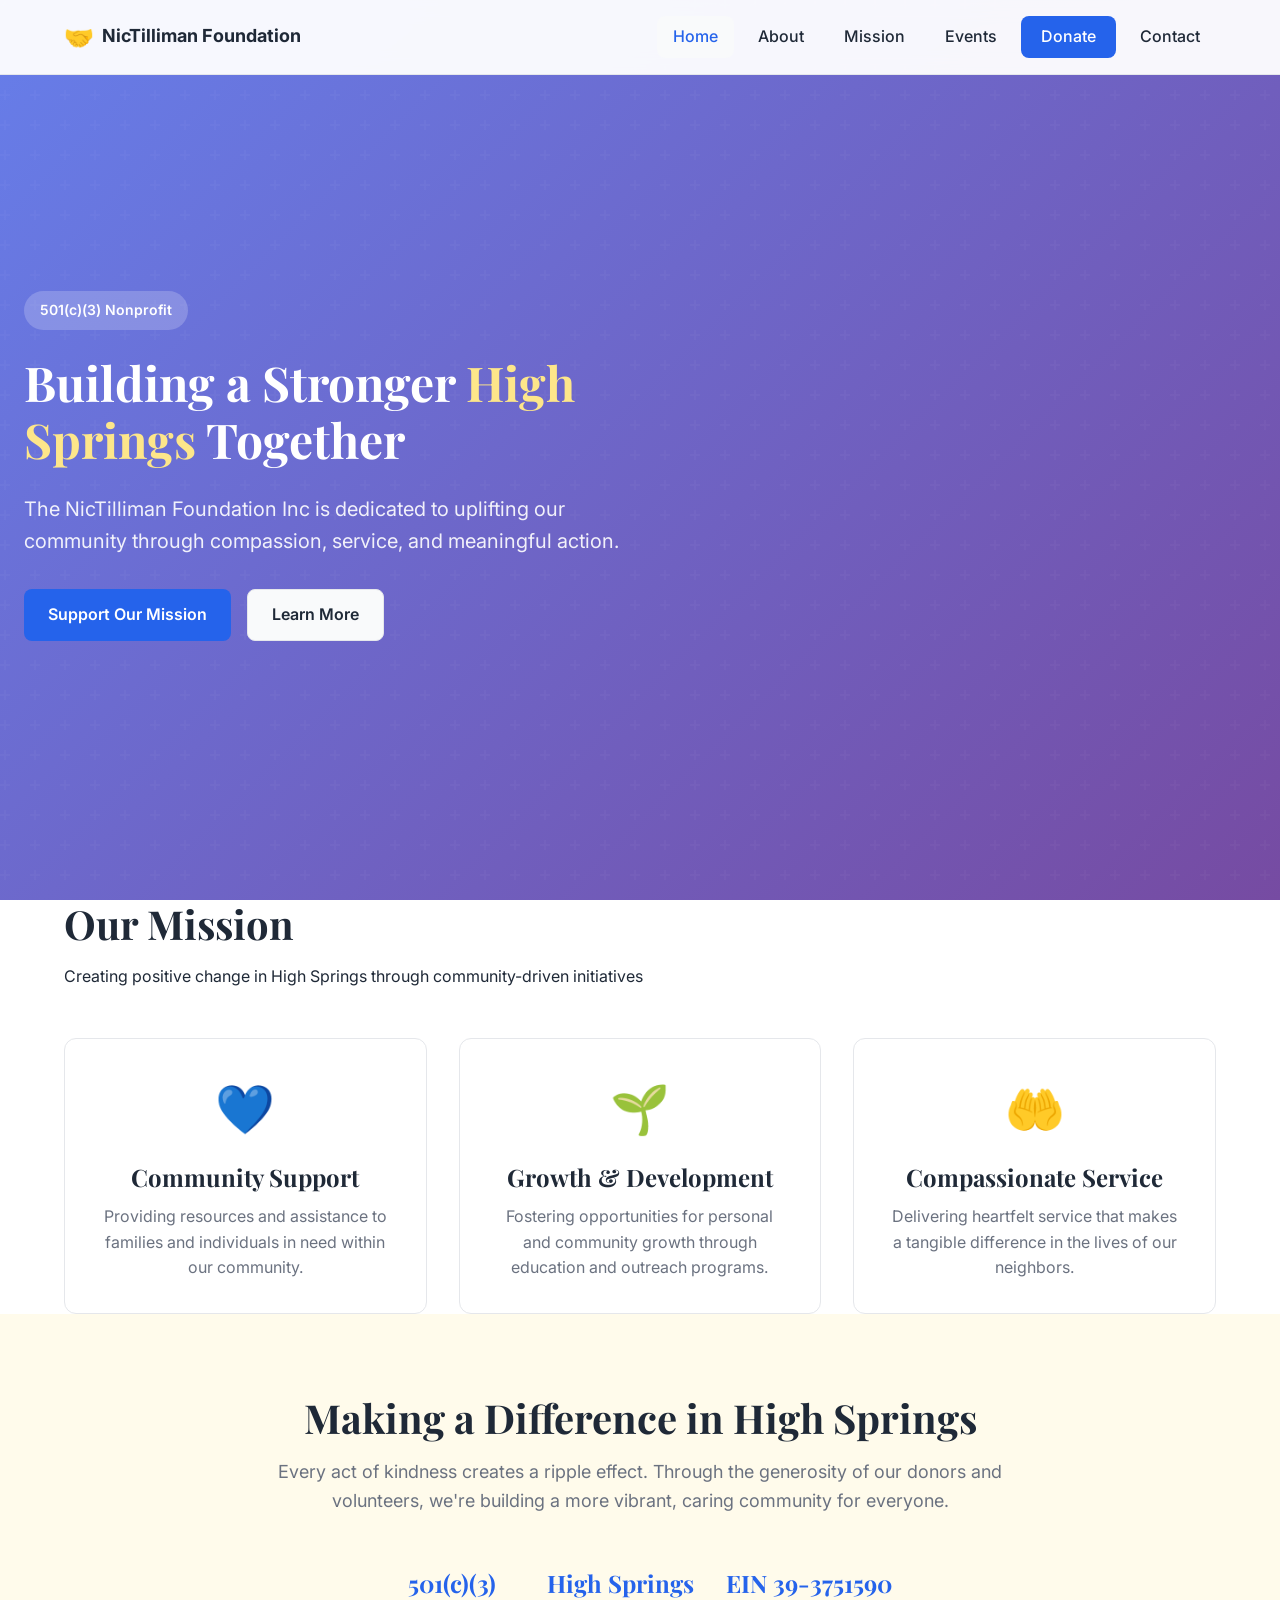
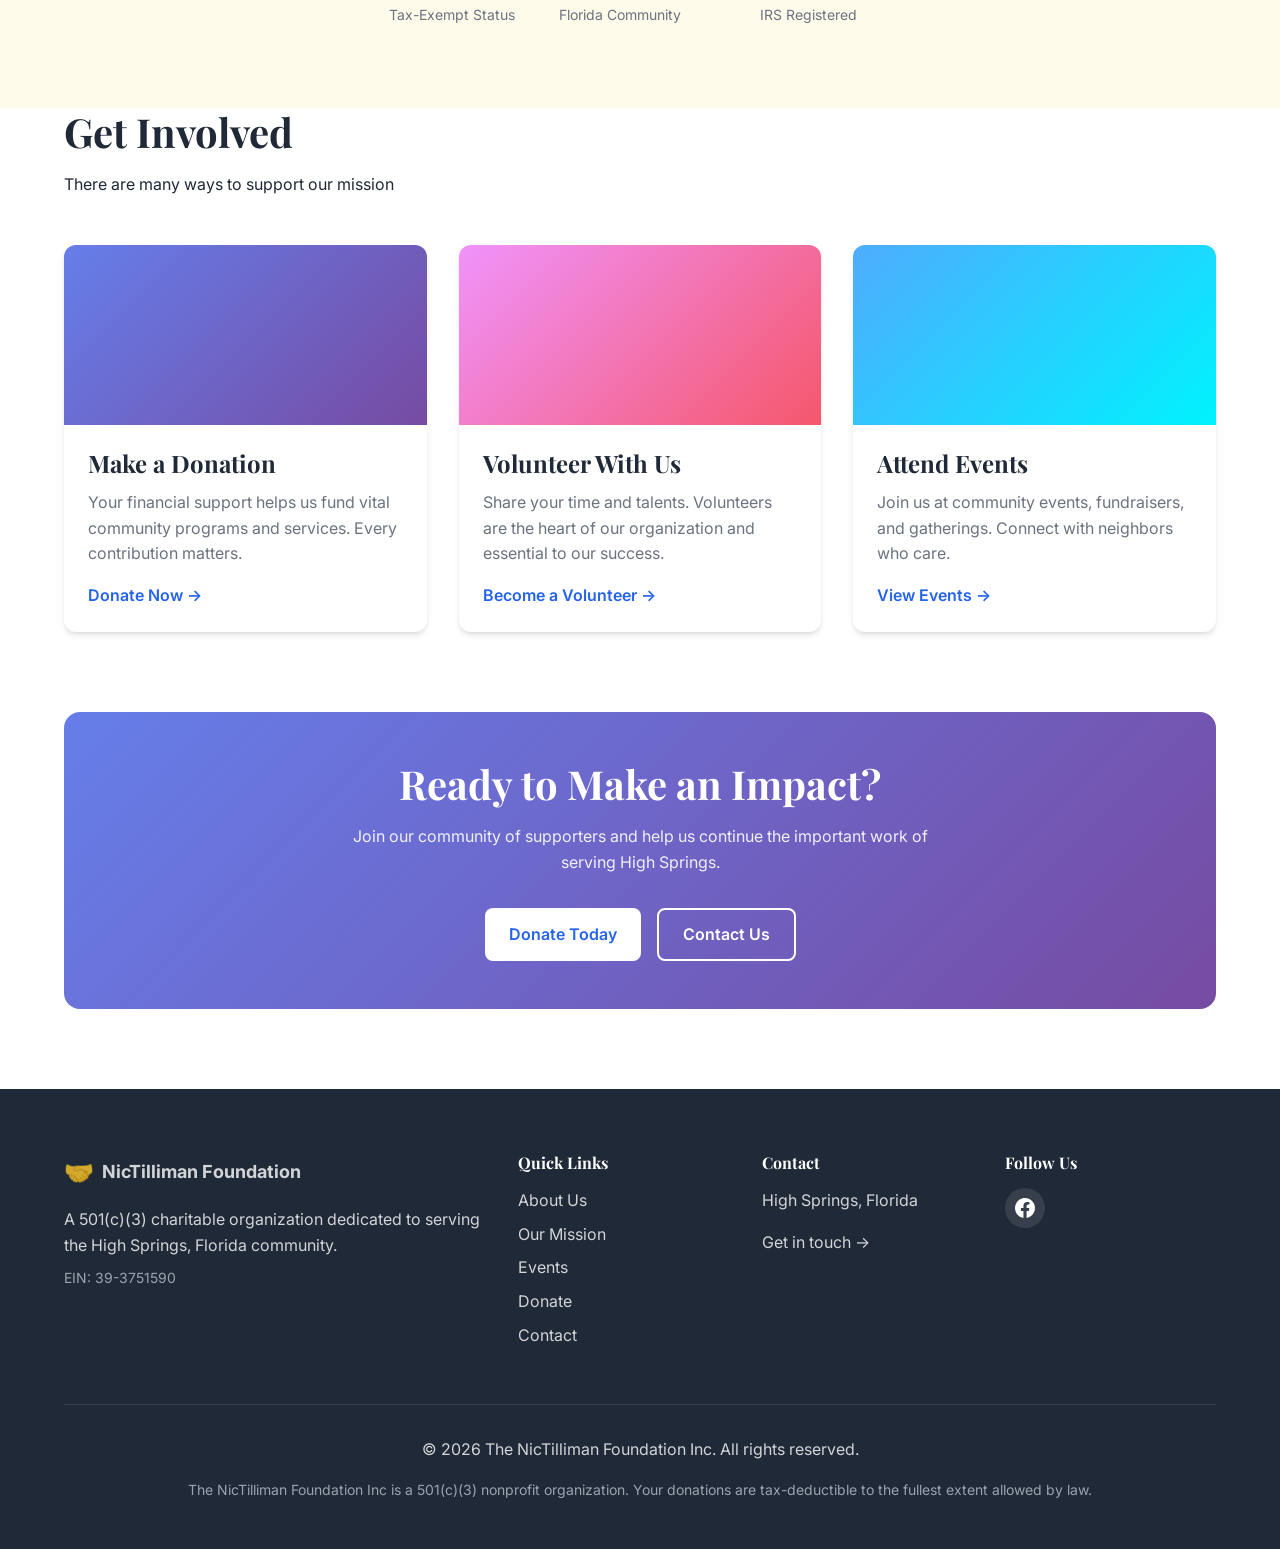
==== index.html @ 92ae47ab "Initial commit" ====
<!DOCTYPE html>
<html lang="en">
<head>
    <meta charset="UTF-8">
    <meta name="viewport" content="width=device-width, initial-scale=1.0">
    <title>The NicTilliman Foundation Inc | Community Charity in High Springs, FL</title>
    <meta name="description" content="The NicTilliman Foundation Inc is a 501(c)(3) charitable organization serving the High Springs, Florida community. Join us in making a difference.">
    <link rel="preconnect" href="https://fonts.googleapis.com">
    <link href="https://fonts.googleapis.com/css2?family=Inter:wght@400;500;600;700&family=Playfair+Display:wght@600;700&display=swap" rel="stylesheet">
    <link rel="stylesheet" href="styles.css">
</head>
<body>
    <!-- Navigation -->
    <nav class="navbar">
        <div class="container">
            <a href="index.html" class="logo">
                <span class="logo-icon">🤝</span>
                <span class="logo-text">NicTilliman Foundation</span>
            </a>
            <button class="nav-toggle" aria-label="Toggle navigation">
                <span></span>
                <span></span>
                <span></span>
            </button>
            <ul class="nav-menu">
                <li><a href="index.html" class="active">Home</a></li>
                <li><a href="about.html">About</a></li>
                <li><a href="mission.html">Mission</a></li>
                <li><a href="events.html">Events</a></li>
                <li><a href="donate.html" class="btn-donate">Donate</a></li>
                <li><a href="contact.html">Contact</a></li>
            </ul>
        </div>
    </nav>

    <!-- Hero Section -->
    <section class="hero">
        <div class="hero-content">
            <div class="container">
                <span class="badge">501(c)(3) Nonprofit</span>
                <h1>Building a Stronger <span class="highlight">High Springs</span> Together</h1>
                <p class="hero-subtitle">The NicTilliman Foundation Inc is dedicated to uplifting our community through compassion, service, and meaningful action.</p>
                <div class="hero-cta">
                    <a href="donate.html" class="btn btn-primary">Support Our Mission</a>
                    <a href="about.html" class="btn btn-secondary">Learn More</a>
                </div>
            </div>
        </div>
        <div class="hero-pattern"></div>
    </section>

    <!-- Mission Preview -->
    <section class="mission-preview">
        <div class="container">
            <div class="section-header">
                <h2>Our Mission</h2>
                <p>Creating positive change in High Springs through community-driven initiatives</p>
            </div>
            <div class="mission-cards">
                <div class="mission-card">
                    <div class="card-icon">💙</div>
                    <h3>Community Support</h3>
                    <p>Providing resources and assistance to families and individuals in need within our community.</p>
                </div>
                <div class="mission-card">
                    <div class="card-icon">🌱</div>
                    <h3>Growth & Development</h3>
                    <p>Fostering opportunities for personal and community growth through education and outreach programs.</p>
                </div>
                <div class="mission-card">
                    <div class="card-icon">🤲</div>
                    <h3>Compassionate Service</h3>
                    <p>Delivering heartfelt service that makes a tangible difference in the lives of our neighbors.</p>
                </div>
            </div>
        </div>
    </section>

    <!-- Impact Section -->
    <section class="impact">
        <div class="container">
            <div class="impact-content">
                <h2>Making a Difference in High Springs</h2>
                <p class="lead">Every act of kindness creates a ripple effect. Through the generosity of our donors and volunteers, we're building a more vibrant, caring community for everyone.</p>
                <div class="impact-stats">
                    <div class="stat">
                        <span class="stat-number">501(c)(3)</span>
                        <span class="stat-label">Tax-Exempt Status</span>
                    </div>
                    <div class="stat">
                        <span class="stat-number">High Springs</span>
                        <span class="stat-label">Florida Community</span>
                    </div>
                    <div class="stat">
                        <span class="stat-number">EIN 39-3751590</span>
                        <span class="stat-label">IRS Registered</span>
                    </div>
                </div>
            </div>
        </div>
    </section>

    <!-- Get Involved -->
    <section class="get-involved">
        <div class="container">
            <div class="section-header">
                <h2>Get Involved</h2>
                <p>There are many ways to support our mission</p>
            </div>
            <div class="involvement-grid">
                <div class="involvement-card">
                    <div class="card-image" style="background: linear-gradient(135deg, #667eea 0%, #764ba2 100%);"></div>
                    <div class="card-content">
                        <h3>Make a Donation</h3>
                        <p>Your financial support helps us fund vital community programs and services. Every contribution matters.</p>
                        <a href="donate.html" class="link-arrow">Donate Now →</a>
                    </div>
                </div>
                <div class="involvement-card">
                    <div class="card-image" style="background: linear-gradient(135deg, #f093fb 0%, #f5576c 100%);"></div>
                    <div class="card-content">
                        <h3>Volunteer With Us</h3>
                        <p>Share your time and talents. Volunteers are the heart of our organization and essential to our success.</p>
                        <a href="contact.html" class="link-arrow">Become a Volunteer →</a>
                    </div>
                </div>
                <div class="involvement-card">
                    <div class="card-image" style="background: linear-gradient(135deg, #4facfe 0%, #00f2fe 100%);"></div>
                    <div class="card-content">
                        <h3>Attend Events</h3>
                        <p>Join us at community events, fundraisers, and gatherings. Connect with neighbors who care.</p>
                        <a href="events.html" class="link-arrow">View Events →</a>
                    </div>
                </div>
            </div>
        </div>
    </section>

    <!-- CTA Section -->
    <section class="cta-section">
        <div class="container">
            <div class="cta-box">
                <h2>Ready to Make an Impact?</h2>
                <p>Join our community of supporters and help us continue the important work of serving High Springs.</p>
                <div class="cta-buttons">
                    <a href="donate.html" class="btn btn-light">Donate Today</a>
                    <a href="contact.html" class="btn btn-outline-light">Contact Us</a>
                </div>
            </div>
        </div>
    </section>

    <!-- Footer -->
    <footer class="footer">
        <div class="container">
            <div class="footer-grid">
                <div class="footer-brand">
                    <a href="index.html" class="footer-logo">
                        <span class="logo-icon">🤝</span>
                        <span>NicTilliman Foundation</span>
                    </a>
                    <p>A 501(c)(3) charitable organization dedicated to serving the High Springs, Florida community.</p>
                    <p class="ein">EIN: 39-3751590</p>
                </div>
                <div class="footer-links">
                    <h4>Quick Links</h4>
                    <ul>
                        <li><a href="about.html">About Us</a></li>
                        <li><a href="mission.html">Our Mission</a></li>
                        <li><a href="events.html">Events</a></li>
                        <li><a href="donate.html">Donate</a></li>
                        <li><a href="contact.html">Contact</a></li>
                    </ul>
                </div>
                <div class="footer-contact">
                    <h4>Contact</h4>
                    <p>High Springs, Florida</p>
                    <p><a href="contact.html">Get in touch →</a></p>
                </div>
                <div class="footer-social">
                    <h4>Follow Us</h4>
                    <div class="social-links">
                        <a href="https://www.facebook.com/thenictillimanfoundationinc/" target="_blank" rel="noopener" class="social-link" aria-label="Facebook">
                            <svg viewBox="0 0 24 24" fill="currentColor"><path d="M24 12.073c0-6.627-5.373-12-12-12s-12 5.373-12 12c0 5.99 4.388 10.954 10.125 11.854v-8.385H7.078v-3.47h3.047V9.43c0-3.007 1.792-4.669 4.533-4.669 1.312 0 2.686.235 2.686.235v2.953H15.83c-1.491 0-1.956.925-1.956 1.874v2.25h3.328l-.532 3.47h-2.796v8.385C19.612 23.027 24 18.062 24 12.073z"/></svg>
                        </a>
                    </div>
                </div>
            </div>
            <div class="footer-bottom">
                <p>&copy; 2026 The NicTilliman Foundation Inc. All rights reserved.</p>
                <p class="nonprofit-note">The NicTilliman Foundation Inc is a 501(c)(3) nonprofit organization. Your donations are tax-deductible to the fullest extent allowed by law.</p>
            </div>
        </div>
    </footer>

    <script src="main.js"></script>
</body>
</html>
---- styles.css ----
/* ============================================
   The NicTilliman Foundation Inc - Stylesheet
   Professional, Warm, Community-Focused Design
   ============================================ */

/* CSS Variables */
:root {
    --color-primary: #2563eb;
    --color-primary-dark: #1d4ed8;
    --color-primary-light: #3b82f6;
    --color-secondary: #059669;
    --color-accent: #f59e0b;
    --color-text: #1f2937;
    --color-text-light: #6b7280;
    --color-text-muted: #9ca3af;
    --color-bg: #ffffff;
    --color-bg-light: #f9fafb;
    --color-bg-warm: #fffbeb;
    --color-border: #e5e7eb;
    --color-success: #10b981;
    --color-error: #ef4444;
    
    --font-heading: 'Playfair Display', Georgia, serif;
    --font-body: 'Inter', -apple-system, BlinkMacSystemFont, sans-serif;
    
    --shadow-sm: 0 1px 2px 0 rgba(0, 0, 0, 0.05);
    --shadow: 0 4px 6px -1px rgba(0, 0, 0, 0.1), 0 2px 4px -1px rgba(0, 0, 0, 0.06);
    --shadow-lg: 0 10px 15px -3px rgba(0, 0, 0, 0.1), 0 4px 6px -2px rgba(0, 0, 0, 0.05);
    --shadow-xl: 0 20px 25px -5px rgba(0, 0, 0, 0.1), 0 10px 10px -5px rgba(0, 0, 0, 0.04);
    
    --radius-sm: 0.375rem;
    --radius: 0.5rem;
    --radius-lg: 0.75rem;
    --radius-xl: 1rem;
    
    --transition: all 0.3s ease;
}

/* Reset & Base */
*, *::before, *::after { box-sizing: border-box; margin: 0; padding: 0; }
html { scroll-behavior: smooth; }
body {
    font-family: var(--font-body);
    font-size: 16px;
    line-height: 1.6;
    color: var(--color-text);
    background-color: var(--color-bg);
    -webkit-font-smoothing: antialiased;
    -moz-osx-font-smoothing: grayscale;
}
img { max-width: 100%; height: auto; display: block; }
a { color: var(--color-primary); text-decoration: none; transition: var(--transition); }
a:hover { color: var(--color-primary-dark); }

/* Container */
.container { width: 100%; max-width: 1200px; margin: 0 auto; padding: 0 1.5rem; }

/* Typography */
h1, h2, h3, h4, h5, h6 {
    font-family: var(--font-heading);
    font-weight: 700;
    line-height: 1.2;
    color: var(--color-text);
    margin-bottom: 1rem;
}
h1 { font-size: clamp(2rem, 5vw, 3rem); }
h2 { font-size: clamp(1.75rem, 4vw, 2.5rem); }
h3 { font-size: clamp(1.25rem, 3vw, 1.5rem); }
h4 { font-size: 1.125rem; }
p { margin-bottom: 1rem; }
.lead { font-size: 1.125rem; color: var(--color-text-light); }

/* Navigation */
.navbar {
    position: fixed;
    top: 0; left: 0; right: 0;
    background: rgba(255, 255, 255, 0.95);
    backdrop-filter: blur(10px);
    border-bottom: 1px solid var(--color-border);
    z-index: 1000;
    padding: 1rem 0;
}
.navbar .container { display: flex; justify-content: space-between; align-items: center; }
.logo { display: flex; align-items: center; gap: 0.5rem; font-weight: 700; font-size: 1.125rem; color: var(--color-text); }
.logo-icon { font-size: 1.5rem; }
.logo-text { display: none; }
@media (min-width: 640px) { .logo-text { display: inline; } }

.nav-toggle {
    display: flex;
    flex-direction: column;
    gap: 4px;
    background: none;
    border: none;
    cursor: pointer;
    padding: 0.5rem;
}
.nav-toggle span { display: block; width: 24px; height: 2px; background: var(--color-text); transition: var(--transition); }

.nav-menu {
    display: none;
    position: absolute;
    top: 100%; left: 0; right: 0;
    background: var(--color-bg);
    border-bottom: 1px solid var(--color-border);
    list-style: none;
    padding: 1rem;
    flex-direction: column;
    gap: 0.5rem;
}
.nav-menu.active { display: flex; }
.nav-menu a { display: block; padding: 0.75rem 1rem; color: var(--color-text); font-weight: 500; border-radius: var(--radius); }
.nav-menu a:hover, .nav-menu a.active { background: var(--color-bg-light); color: var(--color-primary); }
.nav-menu .btn-donate { background: var(--color-primary); color: white !important; }
.nav-menu .btn-donate:hover { background: var(--color-primary-dark); }

@media (min-width: 768px) {
    .nav-toggle { display: none; }
    .nav-menu { display: flex !important; position: static; flex-direction: row; background: transparent; border: none; padding: 0; align-items: center; }
    .nav-menu a { padding: 0.5rem 1rem; }
    .nav-menu .btn-donate { padding: 0.5rem 1.25rem; }
}

/* Buttons */
.btn {
    display: inline-flex;
    align-items: center;
    justify-content: center;
    padding: 0.75rem 1.5rem;
    font-family: var(--font-body);
    font-size: 1rem;
    font-weight: 600;
    text-align: center;
    border: none;
    border-radius: var(--radius);
    cursor: pointer;
    transition: var(--transition);
}
.btn-primary { background: var(--color-primary); color: white; }
.btn-primary:hover { background: var(--color-primary-dark); color: white; transform: translateY(-2px); box-shadow: var(--shadow-lg); }
.btn-secondary { background: var(--color-bg-light); color: var(--color-text); border: 1px solid var(--color-border); }
.btn-secondary:hover { background: var(--color-border); color: var(--color-text); }
.btn-light { background: white; color: var(--color-primary); }
.btn-light:hover { background: var(--color-bg-light); color: var(--color-primary-dark); }
.btn-outline-light { background: transparent; color: white; border: 2px solid white; }
.btn-outline-light:hover { background: white; color: var(--color-primary); }
.btn-full { width: 100%; }

/* Hero Section */
.hero {
    position: relative;
    min-height: 100vh;
    display: flex;
    align-items: center;
    background: linear-gradient(135deg, #667eea 0%, #764ba2 100%);
    color: white;
    padding: 6rem 0 4rem;
    overflow: hidden;
}
.hero-content { position: relative; z-index: 2; }
.hero .badge {
    display: inline-block;
    background: rgba(255, 255, 255, 0.2);
    color: white;
    padding: 0.5rem 1rem;
    border-radius: 2rem;
    font-size: 0.875rem;
    font-weight: 600;
    margin-bottom: 1.5rem;
}
.hero h1 { color: white; margin-bottom: 1.5rem; max-width: 700px; }
.hero .highlight { color: #fde68a; }
.hero-subtitle { font-size: 1.25rem; color: rgba(255, 255, 255, 0.9); max-width: 600px; margin-bottom: 2rem; }
.hero-cta { display: flex; flex-wrap: wrap; gap: 1rem; }
.hero-pattern {
    position: absolute;
    top: 0; right: 0; bottom: 0; left: 0;
    background-image: url("data:image/svg+xml,%3Csvg width='60' height='60' viewBox='0 0 60 60' xmlns='http://www.w3.org/2000/svg'%3E%3Cg fill='none' fill-rule='evenodd'%3E%3Cg fill='%23ffffff' fill-opacity='0.05'%3E%3Cpath d='M36 34v-4h-2v4h-4v2h4v4h2v-4h4v-2h-4zm0-30V0h-2v4h-4v2h4v4h2V6h4V4h-4zM6 34v-4H4v4H0v2h4v4h2v-4h4v-2H6zM6 4V0H4v4H0v2h4v4h2V6h4V4H6z'/%3E%3C/g%3E%3C/g%3E%3C/svg%3E");
    opacity: 0.5;
}

/* Section Headers */
.section-header { margin-bottom: 3rem; }
.section-header.center { text-align: center; }
.section-label { display: inline-block; color: var(--color-primary); font-size: 0.875rem; font-weight: 600; text-transform: uppercase; letter-spacing: 0.05em; margin-bottom: 0.5rem; }
.section-label.center { display: block; text-align: center; }
.section-subtitle { color: var(--color-text-light); font-size: 1.125rem; max-width: 600px; margin: 0 auto; }

/* Content Sections */
.content-section { padding: 5rem 0; }
.bg-light { background: var(--color-bg-light); }

/* Two Column Layout */
.two-column { display: grid; gap: 3rem; align-items: center; }
@media (min-width: 768px) {
    .two-column { grid-template-columns: 1fr 1fr; }
    .two-column.reverse { direction: rtl; }
    .two-column.reverse > * { direction: ltr; }
}

/* Placeholder Images */
.placeholder-image {
    aspect-ratio: 4/3;
    border-radius: var(--radius-lg);
    display: flex;
    flex-direction: column;
    align-items: center;
    justify-content: center;
    color: white;
    text-align: center;
    padding: 2rem;
}
.placeholder-text { font-size: 1.25rem; font-weight: 600; margin-bottom: 0.5rem; }
.placeholder-note { font-size: 0.875rem; opacity: 0.8; }

/* Mission Preview Cards */
.mission-cards { display: grid; gap: 2rem; margin-top: 3rem; }
@media (min-width: 768px) { .mission-cards { grid-template-columns: repeat(3, 1fr); } }
.mission-card {
    background: var(--color-bg);
    border: 1px solid var(--color-border);
    border-radius: var(--radius-lg);
    padding: 2rem;
    text-align: center;
    transition: var(--transition);
}
.mission-card:hover { transform: translateY(-4px); box-shadow: var(--shadow-lg); }
.card-icon { font-size: 3rem; margin-bottom: 1rem; }
.mission-card h3 { margin-bottom: 0.75rem; }
.mission-card p { color: var(--color-text-light); margin: 0; }

/* Impact Section */
.impact { background: var(--color-bg-warm); padding: 5rem 0; }
.impact-content { max-width: 800px; margin: 0 auto; text-align: center; }
.impact-stats { display: flex; flex-wrap: wrap; justify-content: center; gap: 2rem; margin-top: 3rem; }
.stat { text-align: center; }
.stat-number { display: block; font-family: var(--font-heading); font-size: 1.5rem; font-weight: 700; color: var(--color-primary); }
.stat-label { font-size: 0.875rem; color: var(--color-text-light); }

/* Get Involved */
.involvement-grid { display: grid; gap: 2rem; }
@media (min-width: 768px) { .involvement-grid { grid-template-columns: repeat(3, 1fr); } }
.involvement-card { background: var(--color-bg); border-radius: var(--radius-lg); overflow: hidden; box-shadow: var(--shadow); transition: var(--transition); }
.involvement-card:hover { transform: translateY(-4px); box-shadow: var(--shadow-xl); }
.card-image { height: 180px; }
.card-content { padding: 1.5rem; }
.card-content h3 { margin-bottom: 0.75rem; }
.card-content p { color: var(--color-text-light); margin-bottom: 1rem; }
.link-arrow { font-weight: 600; color: var(--color-primary); }
.link-arrow:hover { color: var(--color-primary-dark); }

/* CTA Section */
.cta-section { padding: 5rem 0; }
.cta-box {
    background: linear-gradient(135deg, #667eea 0%, #764ba2 100%);
    border-radius: var(--radius-xl);
    padding: 3rem;
    text-align: center;
    color: white;
}
.cta-box h2 { color: white; margin-bottom: 1rem; }
.cta-box p { color: rgba(255, 255, 255, 0.9); max-width: 600px; margin: 0 auto 2rem; }
.cta-buttons { display: flex; flex-wrap: wrap; justify-content: center; gap: 1rem; }

/* Footer */
.footer { background: var(--color-text); color: rgba(255, 255, 255, 0.8); padding: 4rem 0 2rem; }
.footer-grid { display: grid; gap: 2rem; margin-bottom: 3rem; }
@media (min-width: 768px) { .footer-grid { grid-template-columns: 2fr 1fr 1fr 1fr; } }
.footer-logo { display: flex; align-items: center; gap: 0.5rem; color: white; font-weight: 700; font-size: 1.125rem; margin-bottom: 1rem; }
.footer-brand p { margin-bottom: 0.5rem; }
.ein { font-size: 0.875rem; color: var(--color-text-muted); }
.footer h4 { color: white; font-size: 1rem; margin-bottom: 1rem; }
.footer-links ul { list-style: none; }
.footer-links li { margin-bottom: 0.5rem; }
.footer a { color: rgba(255, 255, 255, 0.8); }
.footer a:hover { color: white; }

.social-links { display: flex; gap: 1rem; }
.social-link { display: flex; align-items: center; justify-content: center; width: 40px; height: 40px; background: rgba(255, 255, 255, 0.1); border-radius: 50%; transition: var(--transition); }
.social-link:hover { background: var(--color-primary); transform: translateY(-2px); }
.social-link svg { width: 20px; height: 20px; fill: white; }
.social-links.large .social-link { width: auto; height: auto; padding: 0.75rem 1.5rem; border-radius: var(--radius); gap: 0.5rem; }

.footer-bottom { border-top: 1px solid rgba(255, 255, 255, 0.1); padding-top: 2rem; text-align: center; }
.nonprofit-note { font-size: 0.875rem; color: var(--color-text-muted); margin-top: 0.5rem; }

/* Page Header */
.page-header { background: linear-gradient(135deg, #667eea 0%, #764ba2 100%); color: white; padding: 8rem 0 3rem; text-align: center; }
.page-header h1 { color: white; margin-bottom: 0.5rem; }
.breadcrumb { color: rgba(255, 255, 255, 0.8); }
.breadcrumb a { color: rgba(255, 255, 255, 0.8); }
.breadcrumb a:hover { color: white; }

/* Values Grid */
.values-grid { display: grid; gap: 2rem; margin-top: 3rem; }
@media (min-width: 768px) { .values-grid { grid-template-columns: repeat(2, 1fr); } }
@media (min-width: 1024px) { .values-grid { grid-template-columns: repeat(4, 1fr); } }
.value-card { text-align: center; padding: 2rem; }
.value-icon { font-size: 3rem; margin-bottom: 1rem; }
.value-card h3 { margin-bottom: 0.75rem; }
.value-card p { color: var(--color-text-light); margin: 0; }

/* Info Box */
.info-box { background: white; border-radius: var(--radius-lg); padding: 2rem; box-shadow: var(--shadow); }
.info-box h3 { margin-bottom: 1.5rem; }
.info-grid { display: grid; gap: 1rem; }
@media (min-width: 768px) { .info-grid { grid-template-columns: repeat(2, 1fr); } }
.info-item { display: flex; flex-direction: column; }
.info-label { font-size: 0.875rem; color: var(--color-text-muted); margin-bottom: 0.25rem; }
.info-value { font-weight: 600; }

/* Mission Statement */
.mission-statement-box { max-width: 800px; margin: 0 auto; text-align: center; }
.mission-quote { background: var(--color-bg-light); border-left: 4px solid var(--color-primary); padding: 2rem; margin: 2rem 0; border-radius: 0 var(--radius) var(--radius) 0; }
.mission-quote p { font-family: var(--font-heading); font-size: 1.5rem; font-style: italic; color: var(--color-text); margin: 0; }
.mission-context { color: var(--color-text-light); }

/* Vision List */
.vision-list { list-style: none; margin: 1.5rem 0; }
.vision-list li { padding: 0.5rem 0; padding-left: 1.5rem; position: relative; }
.vision-list li::before { content: "✓"; position: absolute; left: 0; color: var(--color-success); font-weight: 700; }

/* Focus Areas */
.focus-areas { display: flex; flex-direction: column; gap: 1.5rem; }
.focus-card { display: flex; gap: 1.5rem; background: white; border: 1px solid var(--color-border); border-radius: var(--radius-lg); padding: 1.5rem; transition: var(--transition); }
.focus-card:hover { box-shadow: var(--shadow-lg); }
.focus-number { font-family: var(--font-heading); font-size: 2rem; font-weight: 700; color: var(--color-primary); opacity: 0.5; min-width: 60px; }
.focus-content h3 { margin-bottom: 0.75rem; }
.focus-list { list-style: none; margin-top: 1rem; }
.focus-list li { padding: 0.25rem 0; padding-left: 1.25rem; position: relative; color: var(--color-text-light); }
.focus-list li::before { content: "•"; position: absolute; left: 0; color: var(--color-primary); }

/* Goals Grid */
.goals-grid { display: grid; gap: 2rem; }
@media (min-width: 768px) { .goals-grid { grid-template-columns: repeat(2, 1fr); } }
.goal-item { text-align: center; padding: 1.5rem; }
.goal-icon { font-size: 2.5rem; margin-bottom: 1rem; }
.goal-item h3 { margin-bottom: 0.75rem; }
.goal-item p { color: var(--color-text-light); margin: 0; }

/* Events Placeholder */
.events-placeholder { background: var(--color-bg-light); border-radius: var(--radius-lg); padding: 3rem; text-align: center; }
.placeholder-notice { max-width: 500px; margin: 0 auto; }
.notice-icon { font-size: 3rem; margin-bottom: 1rem; }

/* Programs Grid */
.programs-grid { display: grid; gap: 2rem; }
@media (min-width: 768px) { .programs-grid { grid-template-columns: repeat(3, 1fr); } }
.program-card { background: white; border-radius: var(--radius-lg); overflow: hidden; box-shadow: var(--shadow); }
.program-image { height: 150px; position: relative; }
.program-badge { position: absolute; top: 1rem; right: 1rem; background: var(--color-success); color: white; padding: 0.25rem 0.75rem; border-radius: 1rem; font-size: 0.75rem; font-weight: 600; }
.program-content { padding: 1.5rem; }
.program-content h3 { margin-bottom: 0.75rem; }
.program-details { list-style: none; margin-top: 1rem; }
.program-details li { padding: 0.25rem 0; padding-left: 1.25rem; position: relative; color: var(--color-text-light); font-size: 0.875rem; }
.program-details li::before { content: "•"; position: absolute; left: 0; color: var(--color-primary); }

/* Gallery */
.gallery-grid { display: grid; gap: 1rem; grid-template-columns: repeat(2, 1fr); }
@media (min-width: 768px) { .gallery-grid { grid-template-columns: repeat(4, 1fr); } }
.gallery-item { aspect-ratio: 1; border-radius: var(--radius); overflow: hidden; }
.item-content { width: 100%; height: 100%; display: flex; align-items: center; justify-content: center; color: white; font-weight: 600; }
.gallery-note { text-align: center; color: var(--color-text-light); margin-top: 1.5rem; }

/* Volunteer List */
.volunteer-list { list-style: none; margin: 1rem 0 1.5rem; }
.volunteer-list li { padding: 0.5rem 0; padding-left: 1.5rem; position: relative; }
.volunteer-list li::before { content: "✓"; position: absolute; left: 0; color: var(--color-success); font-weight: 700; }

/* Impact Cards (Donate Page) */
.impact-cards { display: grid; gap: 1.5rem; }
@media (min-width: 640px) { .impact-cards { grid-template-columns: repeat(2, 1fr); } }
@media (min-width: 1024px) { .impact-cards { grid-template-columns: repeat(4, 1fr); } }
.impact-card { background: var(--color-bg-light); border-radius: var(--radius-lg); padding: 1.5rem; text-align: center; }
.impact-amount { font-family: var(--font-heading); font-size: 2.5rem; font-weight: 700; color: var(--color-primary); margin-bottom: 0.5rem; }
.impact-card p { color: var(--color-text-light); margin: 0; }

/* Donation Methods */
.donation-methods { margin: 2rem 0; }
.method-item { display: flex; gap: 1rem; padding: 1.5rem 0; border-bottom: 1px solid var(--color-border); }
.method-item:last-child { border-bottom: none; }
.method-icon { font-size: 1.5rem; }
.method-content h3 { margin-bottom: 0.5rem; }
.method-content p { color: var(--color-text-light); margin: 0; }
.tax-info { background: var(--color-bg-warm); border-radius: var(--radius); padding: 1.5rem; margin-top: 2rem; }
.tax-info h4 { margin-bottom: 0.5rem; }
.tax-info p { margin: 0; font-size: 0.875rem; }

/* Donation Box */
.donation-box { background: white; border-radius: var(--radius-lg); padding: 2rem; box-shadow: var(--shadow-lg); }
.donation-box h3 { margin-bottom: 1.5rem; }
.support-reasons { list-style: none; margin-bottom: 2rem; }
.support-reasons li { padding: 0.5rem 0; color: var(--color-text-light); }
.donation-cta { text-align: center; padding-top: 1.5rem; border-top: 1px solid var(--color-border); }
.donation-cta p { margin-bottom: 1rem; font-weight: 600; }

/* Support Grid */
.support-grid { display: grid; gap: 2rem; }
@media (min-width: 640px) { .support-grid { grid-template-columns: repeat(2, 1fr); } }
.support-card { background: var(--color-bg-light); border-radius: var(--radius-lg); padding: 2rem; text-align: center; }
.support-icon { font-size: 2.5rem; margin-bottom: 1rem; }
.support-card h3 { margin-bottom: 0.75rem; }
.support-card p { color: var(--color-text-light); margin-bottom: 1rem; }

/* FAQ */
.faq-list { max-width: 800px; margin: 0 auto; }
.faq-item { border-bottom: 1px solid var(--color-border); padding: 1.5rem 0; }
.faq-item.compact { padding: 1rem 0; }
.faq-question { font-size: 1.125rem; margin-bottom: 0.75rem; cursor: pointer; }
.faq-answer p { color: var(--color-text-light); margin: 0; }
.faq-item.compact h4 { font-size: 1rem; margin-bottom: 0.5rem; }
.faq-item.compact p { font-size: 0.875rem; margin: 0; }

/* Contact Layout */
.contact-layout { align-items: flex-start; }
.contact-info { margin: 2rem 0; }
.info-item { display: flex; gap: 1rem; padding: 1rem 0; }
.info-icon { font-size: 1.5rem; }
.info-content h4 { margin-bottom: 0.25rem; }
.info-content p { margin: 0; color: var(--color-text-light); }
.social-connect { margin-top: 2rem; padding-top: 2rem; border-top: 1px solid var(--color-border); }
.social-connect h4 { margin-bottom: 1rem; }
.social-note { margin-top: 1rem; color: var(--color-text-light); font-size: 0.875rem; }

/* Contact Form */
.contact-form-container { background: white; border-radius: var(--radius-lg); padding: 2rem; box-shadow: var(--shadow-lg); }
.contact-form-container h3 { margin-bottom: 1.5rem; }
.form-group { margin-bottom: 1.5rem; }
.form-group label { display: block; font-weight: 600; margin-bottom: 0.5rem; }
.form-group input,
.form-group select,
.form-group textarea {
    width: 100%;
    padding: 0.75rem 1rem;
    border: 1px solid var(--color-border);
    border-radius: var(--radius);
    font-family: var(--font-body);
    font-size: 1rem;
    transition: var(--transition);
}
.form-group input:focus,
.form-group select:focus,
.form-group textarea:focus {
    outline: none;
    border-color: var(--color-primary);
    box-shadow: 0 0 0 3px rgba(37, 99, 235, 0.1);
}
.form-note { text-align: center; color: var(--color-text-light); font-size: 0.875rem; margin-top: 1rem; }

/* Map Placeholder */
.map-placeholder { background: var(--color-bg-light); border-radius: var(--radius-lg); padding: 4rem 2rem; text-align: center; }
.map-icon { font-size: 3rem; margin-bottom: 1rem; }
.map-note { color: var(--color-text-light); margin-top: 1rem; }

/* Center utility */
.center { text-align: center; }

/* Blockquote */
blockquote { background: var(--color-bg-light); border-left: 4px solid var(--color-primary); padding: 1.5rem; margin: 1.5rem 0; border-radius: 0 var(--radius) var(--radius) 0; }
blockquote p { font-style: italic; margin: 0; }
blockquote cite { display: block; margin-top: 1rem; font-style: normal; font-weight: 600; color: var(--color-text-light); }

/* Utility Classes */
.mt-1 { margin-top: 0.5rem; }
.mt-2 { margin-top: 1rem; }
.mt-3 { margin-top: 1.5rem; }
.mt-4 { margin-top: 2rem; }
.mb-0 { margin-bottom: 0; }
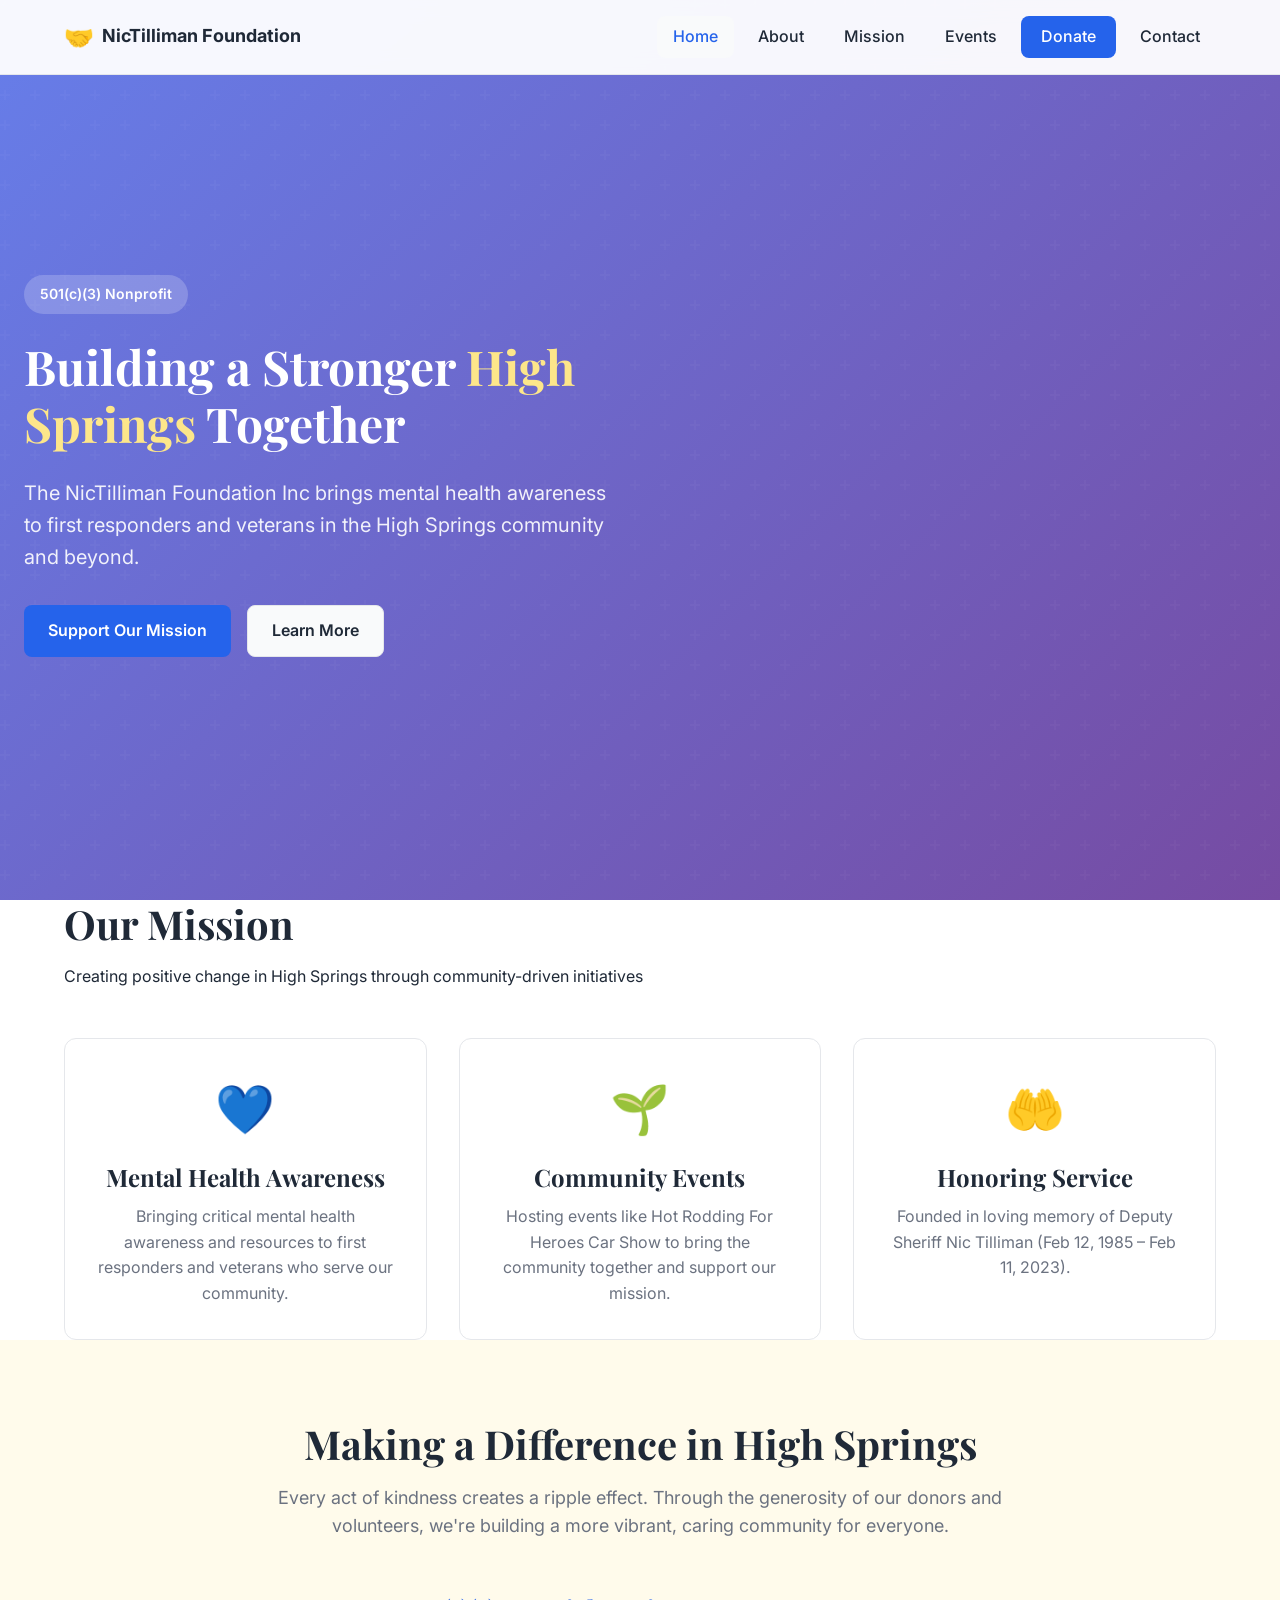
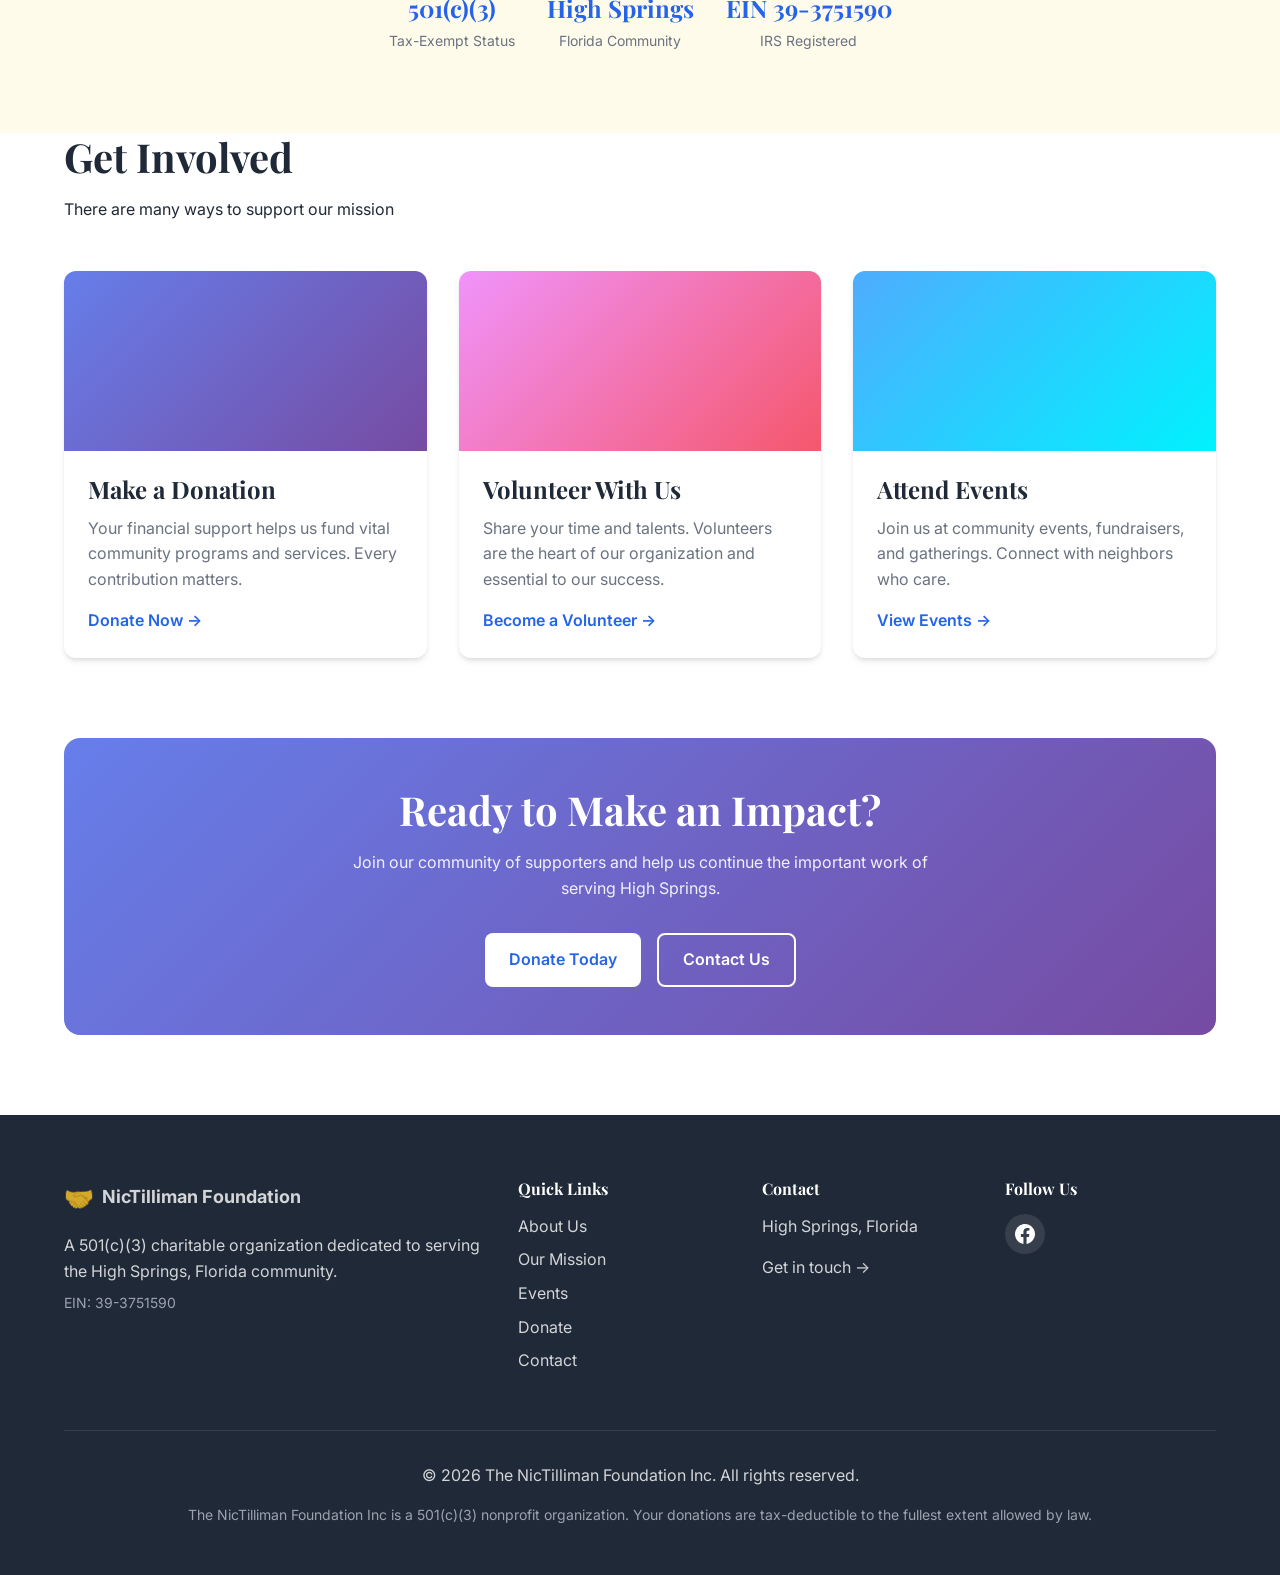
==== commit f88e1d2e: "Update website with real foundation information from Facebook" ====
--- a/index.html
+++ b/index.html
@@ -39,7 +39,7 @@
             <div class="container">
                 <span class="badge">501(c)(3) Nonprofit</span>
                 <h1>Building a Stronger <span class="highlight">High Springs</span> Together</h1>
-                <p class="hero-subtitle">The NicTilliman Foundation Inc is dedicated to uplifting our community through compassion, service, and meaningful action.</p>
+                <p class="hero-subtitle">The NicTilliman Foundation Inc brings mental health awareness to first responders and veterans in the High Springs community and beyond.</p>
                 <div class="hero-cta">
                     <a href="donate.html" class="btn btn-primary">Support Our Mission</a>
                     <a href="about.html" class="btn btn-secondary">Learn More</a>
@@ -59,18 +59,18 @@
             <div class="mission-cards">
                 <div class="mission-card">
                     <div class="card-icon">💙</div>
-                    <h3>Community Support</h3>
-                    <p>Providing resources and assistance to families and individuals in need within our community.</p>
+                    <h3>Mental Health Awareness</h3>
+                    <p>Bringing critical mental health awareness and resources to first responders and veterans who serve our community.</p>
                 </div>
                 <div class="mission-card">
                     <div class="card-icon">🌱</div>
-                    <h3>Growth & Development</h3>
-                    <p>Fostering opportunities for personal and community growth through education and outreach programs.</p>
+                    <h3>Community Events</h3>
+                    <p>Hosting events like Hot Rodding For Heroes Car Show to bring the community together and support our mission.</p>
                 </div>
                 <div class="mission-card">
                     <div class="card-icon">🤲</div>
-                    <h3>Compassionate Service</h3>
-                    <p>Delivering heartfelt service that makes a tangible difference in the lives of our neighbors.</p>
+                    <h3>Honoring Service</h3>
+                    <p>Founded in loving memory of Deputy Sheriff Nic Tilliman (Feb 12, 1985 – Feb 11, 2023).</p>
                 </div>
             </div>
         </div>
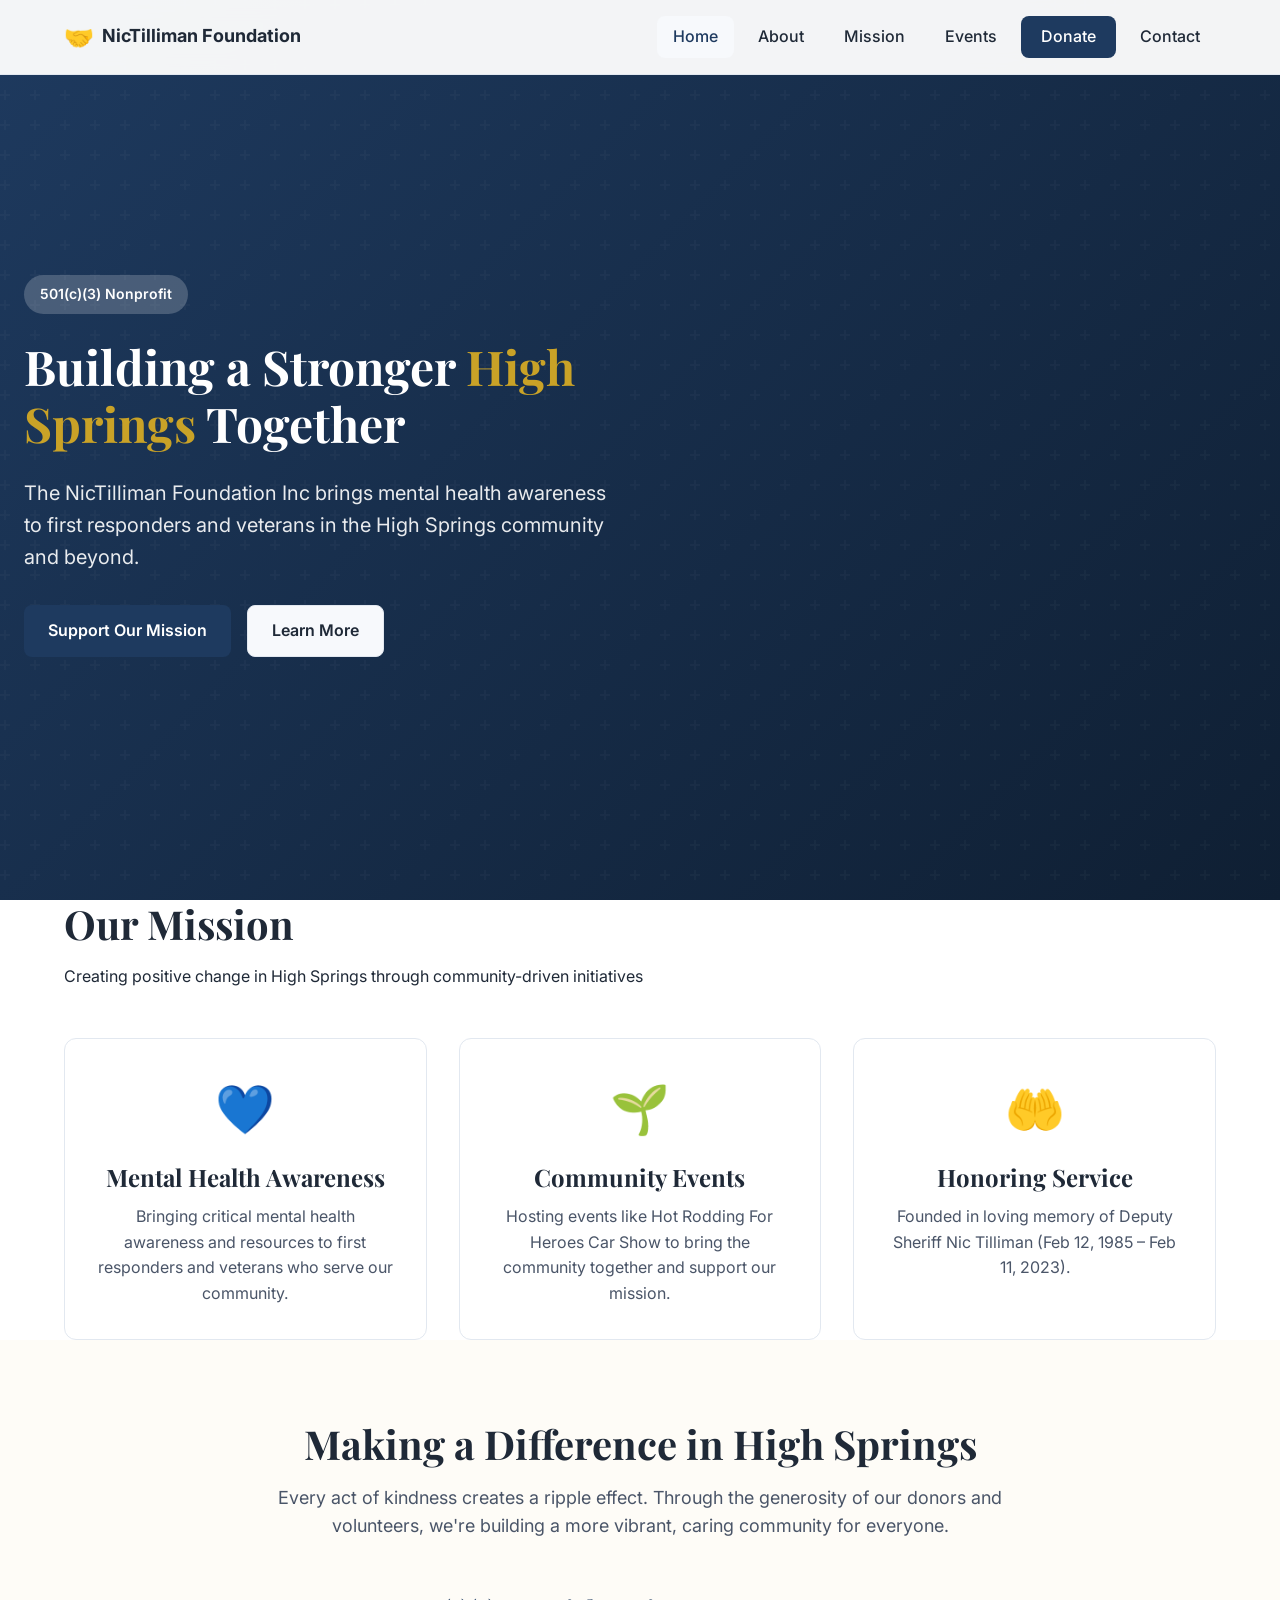
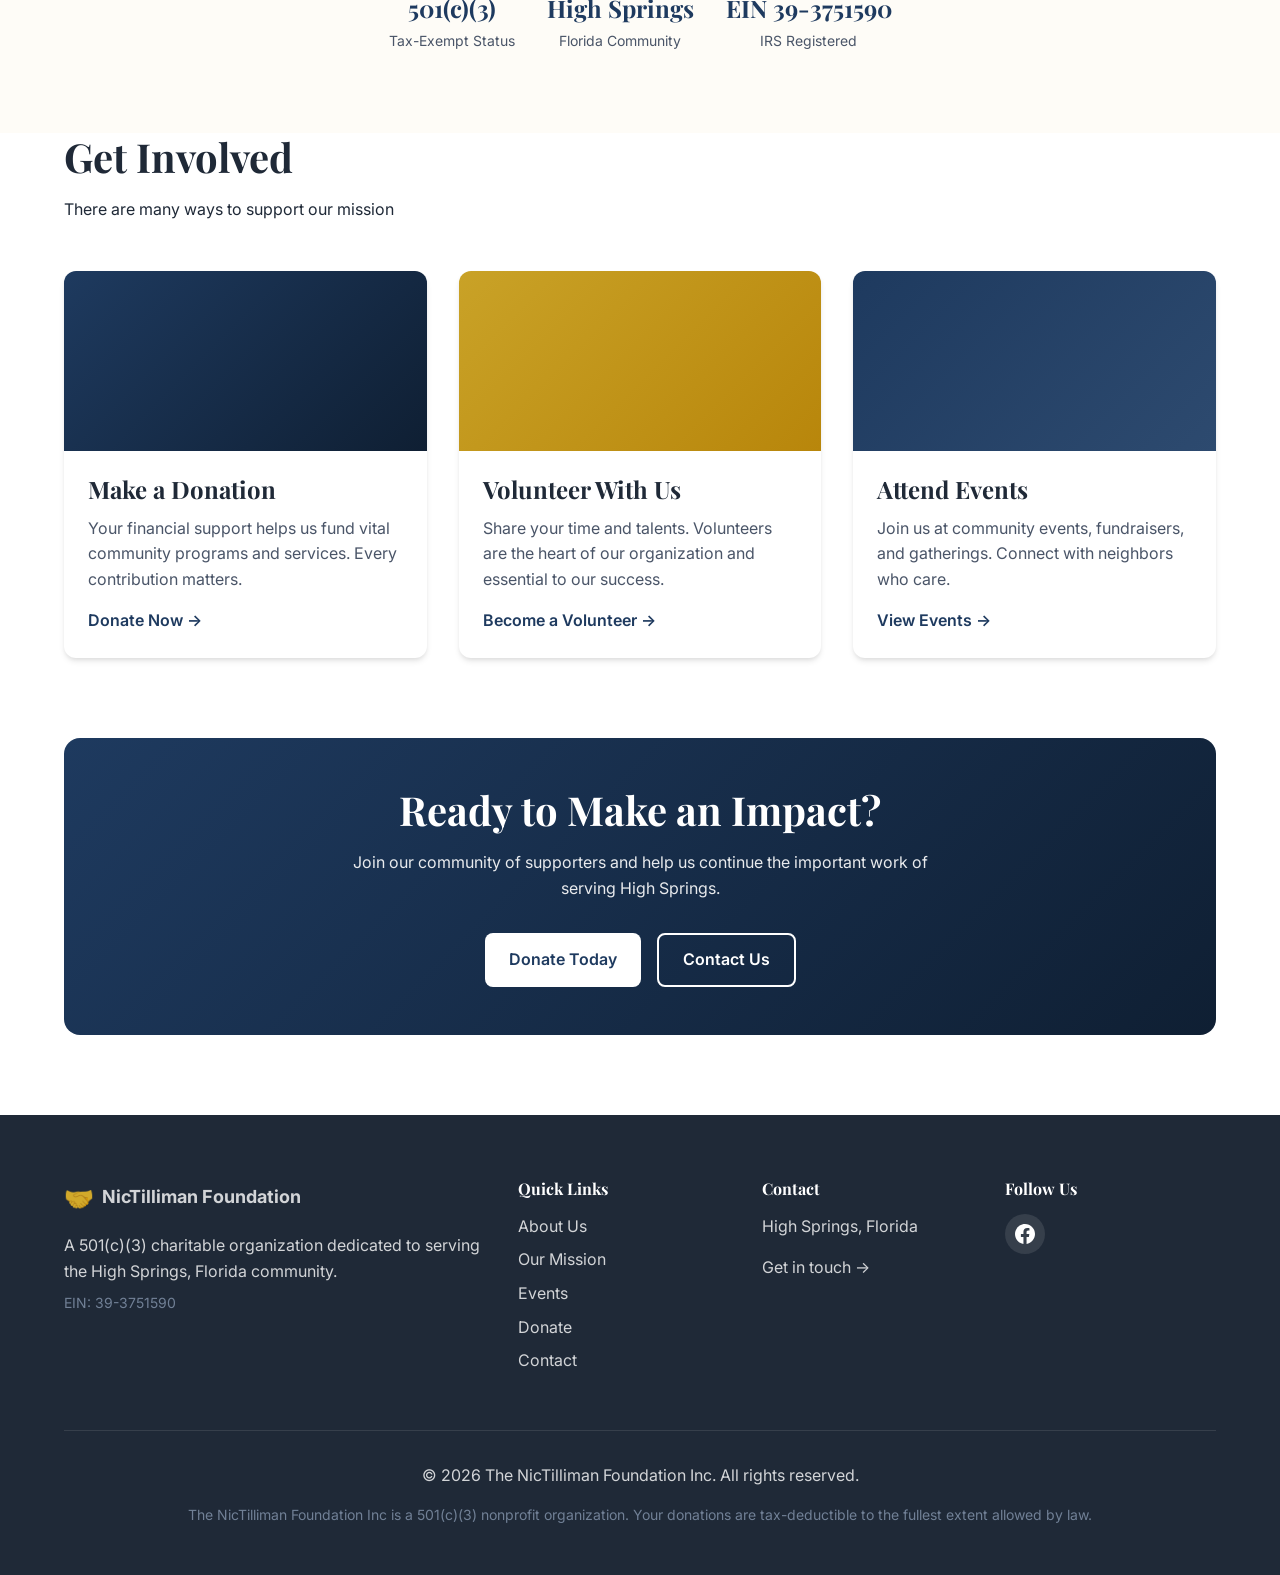
==== commit 4b013957: "Update color scheme to police/navy blue tribute" ====
--- a/index.html
+++ b/index.html
@@ -109,7 +109,7 @@
             </div>
             <div class="involvement-grid">
                 <div class="involvement-card">
-                    <div class="card-image" style="background: linear-gradient(135deg, #667eea 0%, #764ba2 100%);"></div>
+                    <div class="card-image" style="background: linear-gradient(135deg, #1e3a5f 0%, #0f1f33 100%);"></div>
                     <div class="card-content">
                         <h3>Make a Donation</h3>
                         <p>Your financial support helps us fund vital community programs and services. Every contribution matters.</p>
@@ -117,7 +117,7 @@
                     </div>
                 </div>
                 <div class="involvement-card">
-                    <div class="card-image" style="background: linear-gradient(135deg, #f093fb 0%, #f5576c 100%);"></div>
+                    <div class="card-image" style="background: linear-gradient(135deg, #c9a227 0%, #b8860b 100%);"></div>
                     <div class="card-content">
                         <h3>Volunteer With Us</h3>
                         <p>Share your time and talents. Volunteers are the heart of our organization and essential to our success.</p>
@@ -125,7 +125,7 @@
                     </div>
                 </div>
                 <div class="involvement-card">
-                    <div class="card-image" style="background: linear-gradient(135deg, #4facfe 0%, #00f2fe 100%);"></div>
+                    <div class="card-image" style="background: linear-gradient(135deg, #1e3a5f 0%, #2d4a6f 100%);"></div>
                     <div class="card-content">
                         <h3>Attend Events</h3>
                         <p>Join us at community events, fundraisers, and gatherings. Connect with neighbors who care.</p>
--- a/styles.css
+++ b/styles.css
@@ -5,20 +5,20 @@
 
 /* CSS Variables */
 :root {
-    --color-primary: #2563eb;
-    --color-primary-dark: #1d4ed8;
-    --color-primary-light: #3b82f6;
-    --color-secondary: #059669;
-    --color-accent: #f59e0b;
+    --color-primary: #1e3a5f;
+    --color-primary-dark: #0f1f33;
+    --color-primary-light: #2d4a6f;
+    --color-secondary: #c9a227;
+    --color-accent: #b8860b;
     --color-text: #1f2937;
-    --color-text-light: #6b7280;
-    --color-text-muted: #9ca3af;
+    --color-text-light: #4a5568;
+    --color-text-muted: #718096;
     --color-bg: #ffffff;
-    --color-bg-light: #f9fafb;
-    --color-bg-warm: #fffbeb;
-    --color-border: #e5e7eb;
-    --color-success: #10b981;
-    --color-error: #ef4444;
+    --color-bg-light: #f7f9fc;
+    --color-bg-warm: #fefcf7;
+    --color-border: #e2e8f0;
+    --color-success: #059669;
+    --color-error: #dc2626;
     
     --font-heading: 'Playfair Display', Georgia, serif;
     --font-body: 'Inter', -apple-system, BlinkMacSystemFont, sans-serif;
@@ -152,7 +152,7 @@
     min-height: 100vh;
     display: flex;
     align-items: center;
-    background: linear-gradient(135deg, #667eea 0%, #764ba2 100%);
+    background: linear-gradient(135deg, #1e3a5f 0%, #0f1f33 100%);
     color: white;
     padding: 6rem 0 4rem;
     overflow: hidden;
@@ -169,7 +169,7 @@
     margin-bottom: 1.5rem;
 }
 .hero h1 { color: white; margin-bottom: 1.5rem; max-width: 700px; }
-.hero .highlight { color: #fde68a; }
+.hero .highlight { color: #c9a227; }
 .hero-subtitle { font-size: 1.25rem; color: rgba(255, 255, 255, 0.9); max-width: 600px; margin-bottom: 2rem; }
 .hero-cta { display: flex; flex-wrap: wrap; gap: 1rem; }
 .hero-pattern {
@@ -252,7 +252,7 @@
 /* CTA Section */
 .cta-section { padding: 5rem 0; }
 .cta-box {
-    background: linear-gradient(135deg, #667eea 0%, #764ba2 100%);
+    background: linear-gradient(135deg, #1e3a5f 0%, #0f1f33 100%);
     border-radius: var(--radius-xl);
     padding: 3rem;
     text-align: center;
@@ -285,7 +285,7 @@
 .nonprofit-note { font-size: 0.875rem; color: var(--color-text-muted); margin-top: 0.5rem; }
 
 /* Page Header */
-.page-header { background: linear-gradient(135deg, #667eea 0%, #764ba2 100%); color: white; padding: 8rem 0 3rem; text-align: center; }
+.page-header { background: linear-gradient(135deg, #1e3a5f 0%, #0f1f33 100%); color: white; padding: 8rem 0 3rem; text-align: center; }
 .page-header h1 { color: white; margin-bottom: 0.5rem; }
 .breadcrumb { color: rgba(255, 255, 255, 0.8); }
 .breadcrumb a { color: rgba(255, 255, 255, 0.8); }
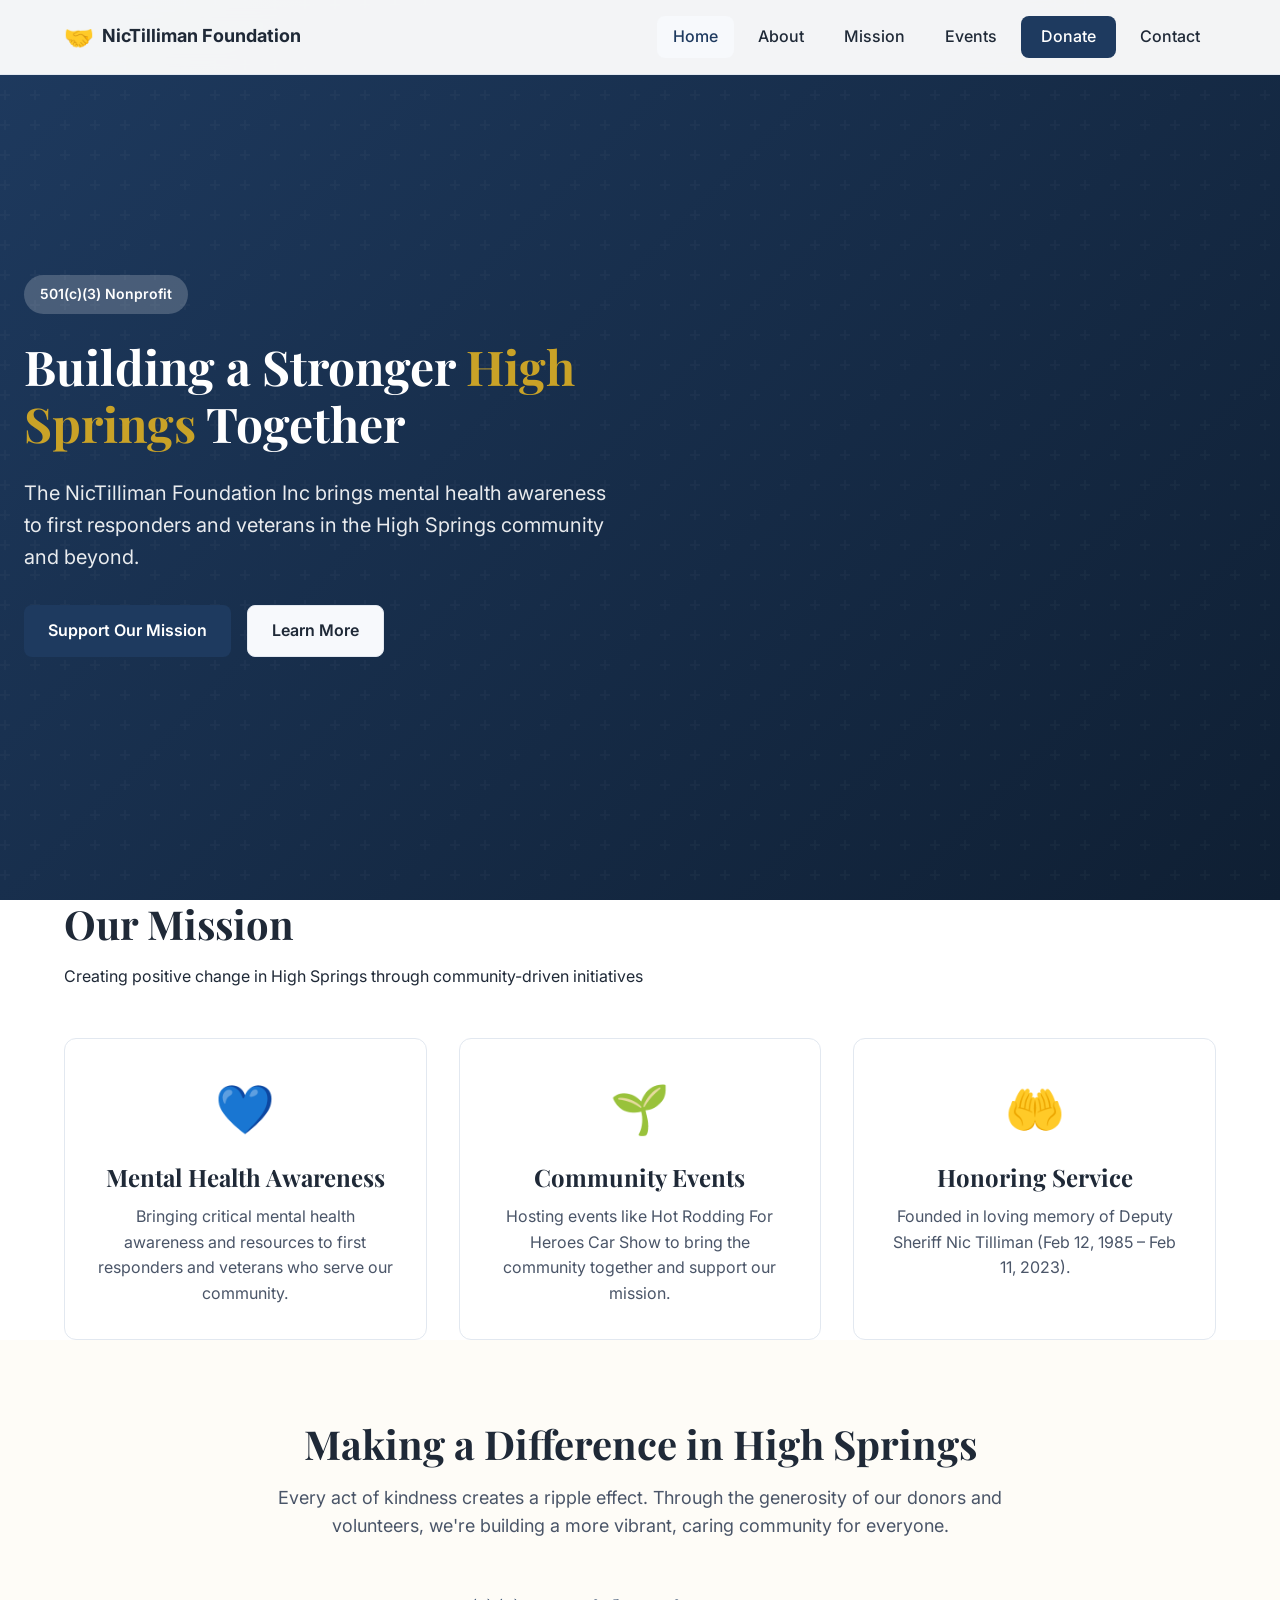
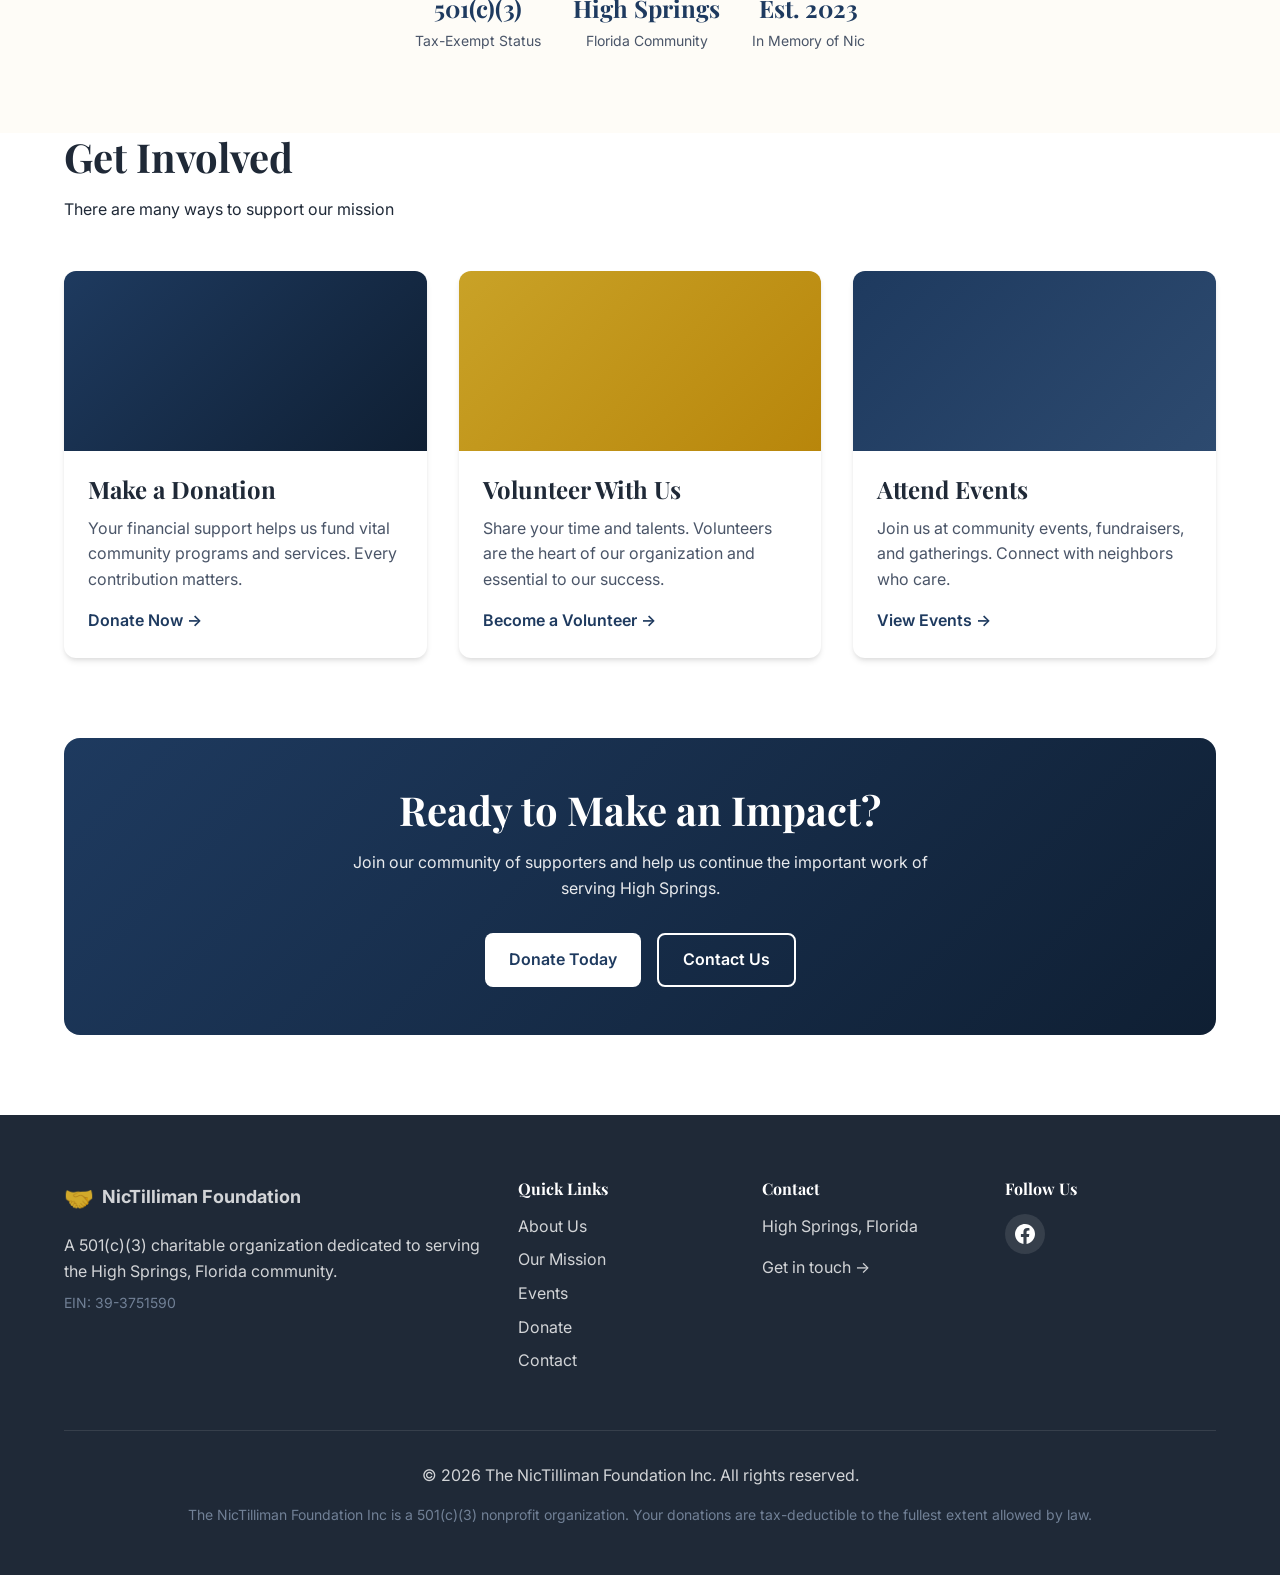
==== commit 70b03f59: "Remove EIN from all pages except Donate page" ====
--- a/index.html
+++ b/index.html
@@ -92,8 +92,8 @@
                         <span class="stat-label">Florida Community</span>
                     </div>
                     <div class="stat">
-                        <span class="stat-number">EIN 39-3751590</span>
-                        <span class="stat-label">IRS Registered</span>
+                        <span class="stat-number">Est. 2023</span>
+                        <span class="stat-label">In Memory of Nic</span>
                     </div>
                 </div>
             </div>
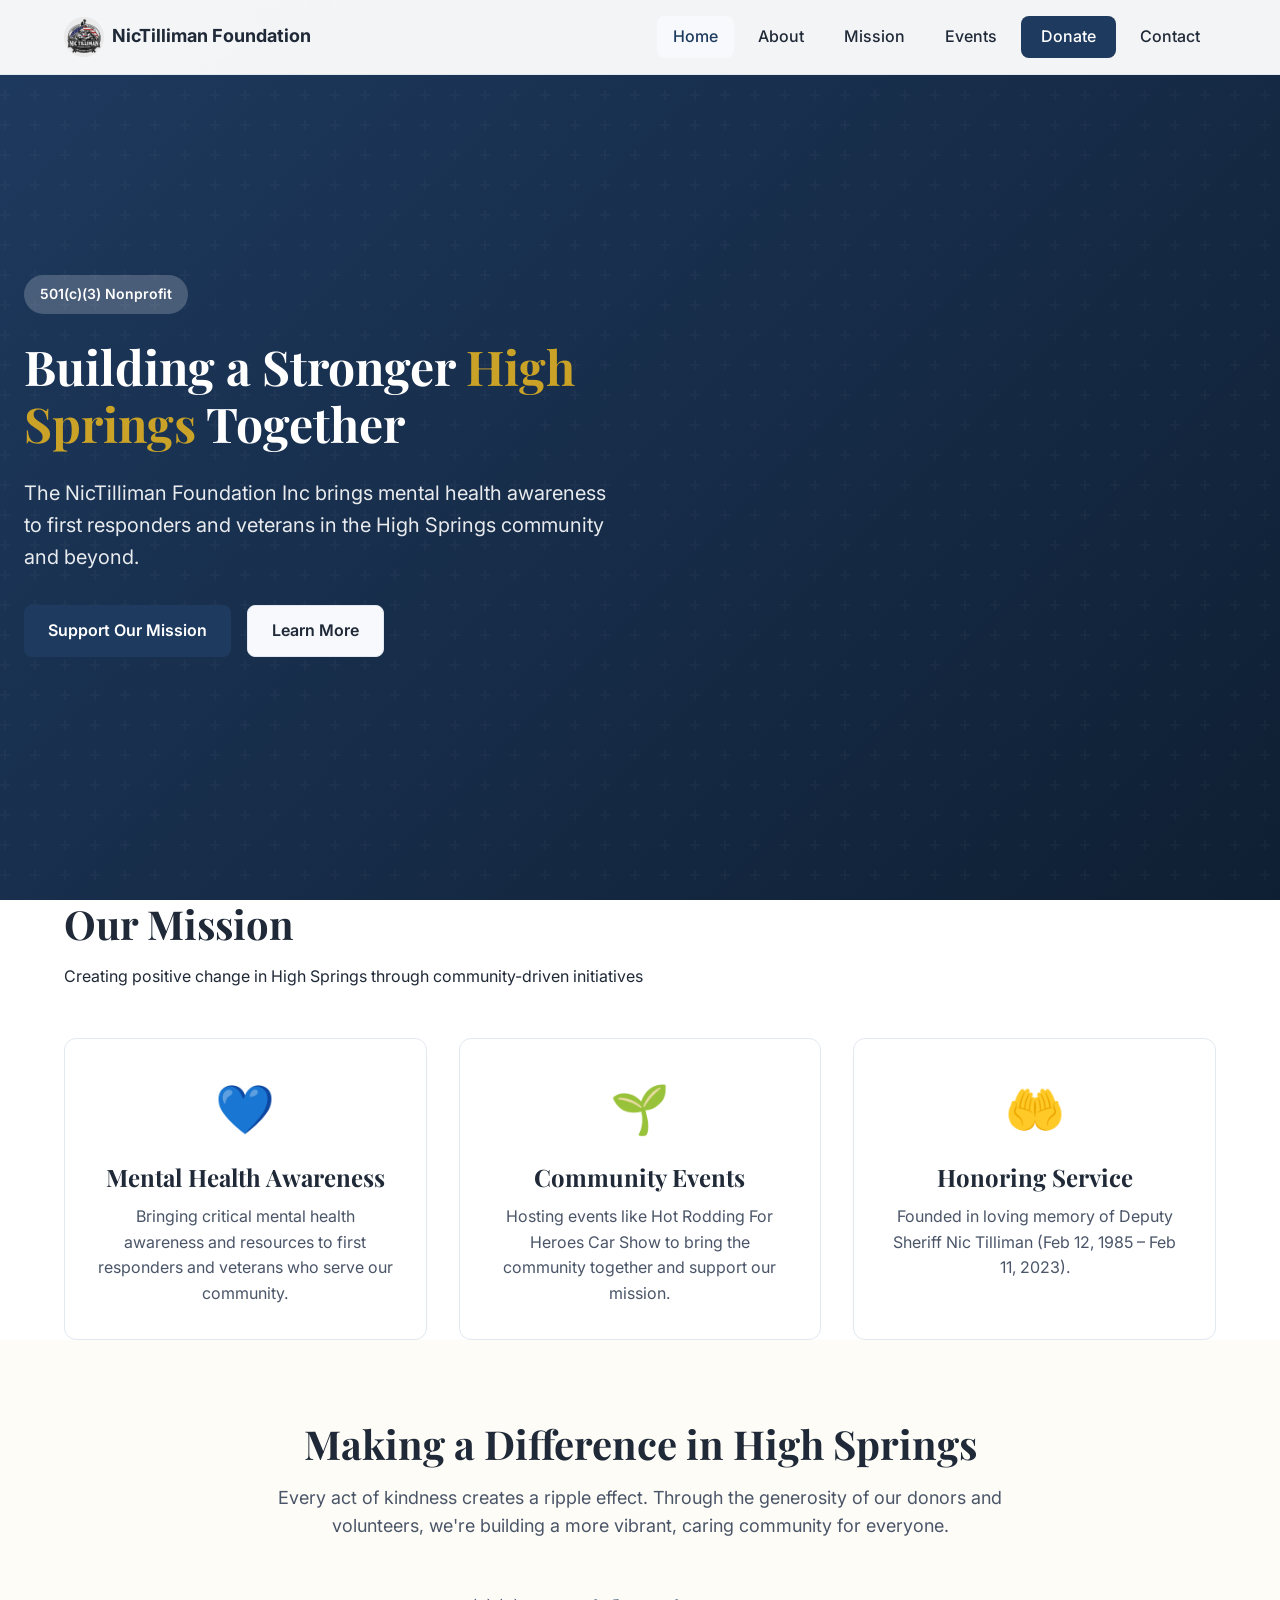
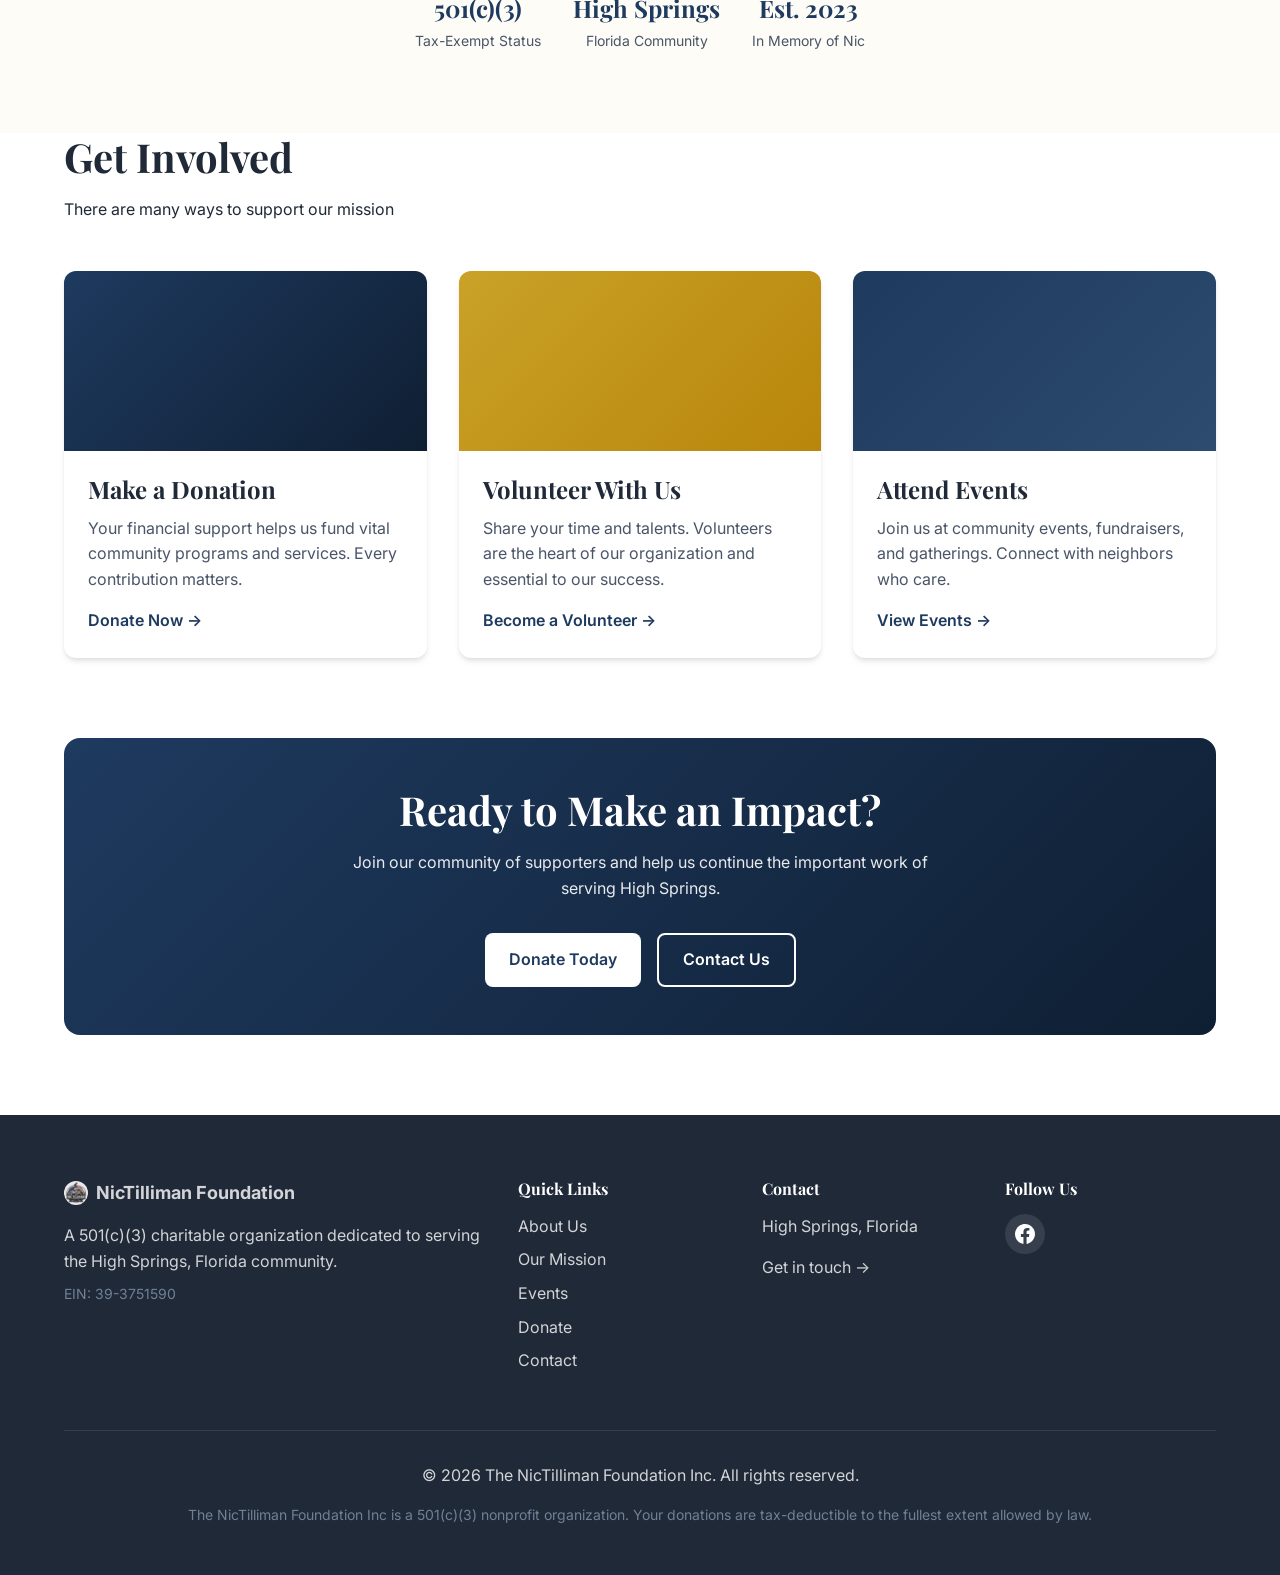
==== commit 1ea9bf20: "Add foundation logo to website" ====
--- a/index.html
+++ b/index.html
@@ -14,7 +14,7 @@
     <nav class="navbar">
         <div class="container">
             <a href="index.html" class="logo">
-                <span class="logo-icon">🤝</span>
+                <img src="logo.jpg" alt="NicTilliman Foundation Logo" class="logo-img">
                 <span class="logo-text">NicTilliman Foundation</span>
             </a>
             <button class="nav-toggle" aria-label="Toggle navigation">
@@ -156,7 +156,7 @@
             <div class="footer-grid">
                 <div class="footer-brand">
                     <a href="index.html" class="footer-logo">
-                        <span class="logo-icon">🤝</span>
+                        <img src="logo.jpg" alt="" class="logo-img" style="width: 24px; height: 24px;">
                         <span>NicTilliman Foundation</span>
                     </a>
                     <p>A 501(c)(3) charitable organization dedicated to serving the High Springs, Florida community.</p>
--- a/styles.css
+++ b/styles.css
@@ -83,6 +83,7 @@
 .navbar .container { display: flex; justify-content: space-between; align-items: center; }
 .logo { display: flex; align-items: center; gap: 0.5rem; font-weight: 700; font-size: 1.125rem; color: var(--color-text); }
 .logo-icon { font-size: 1.5rem; }
+.logo-img { height: 40px; width: 40px; border-radius: 50%; object-fit: cover; }
 .logo-text { display: none; }
 @media (min-width: 640px) { .logo-text { display: inline; } }
 
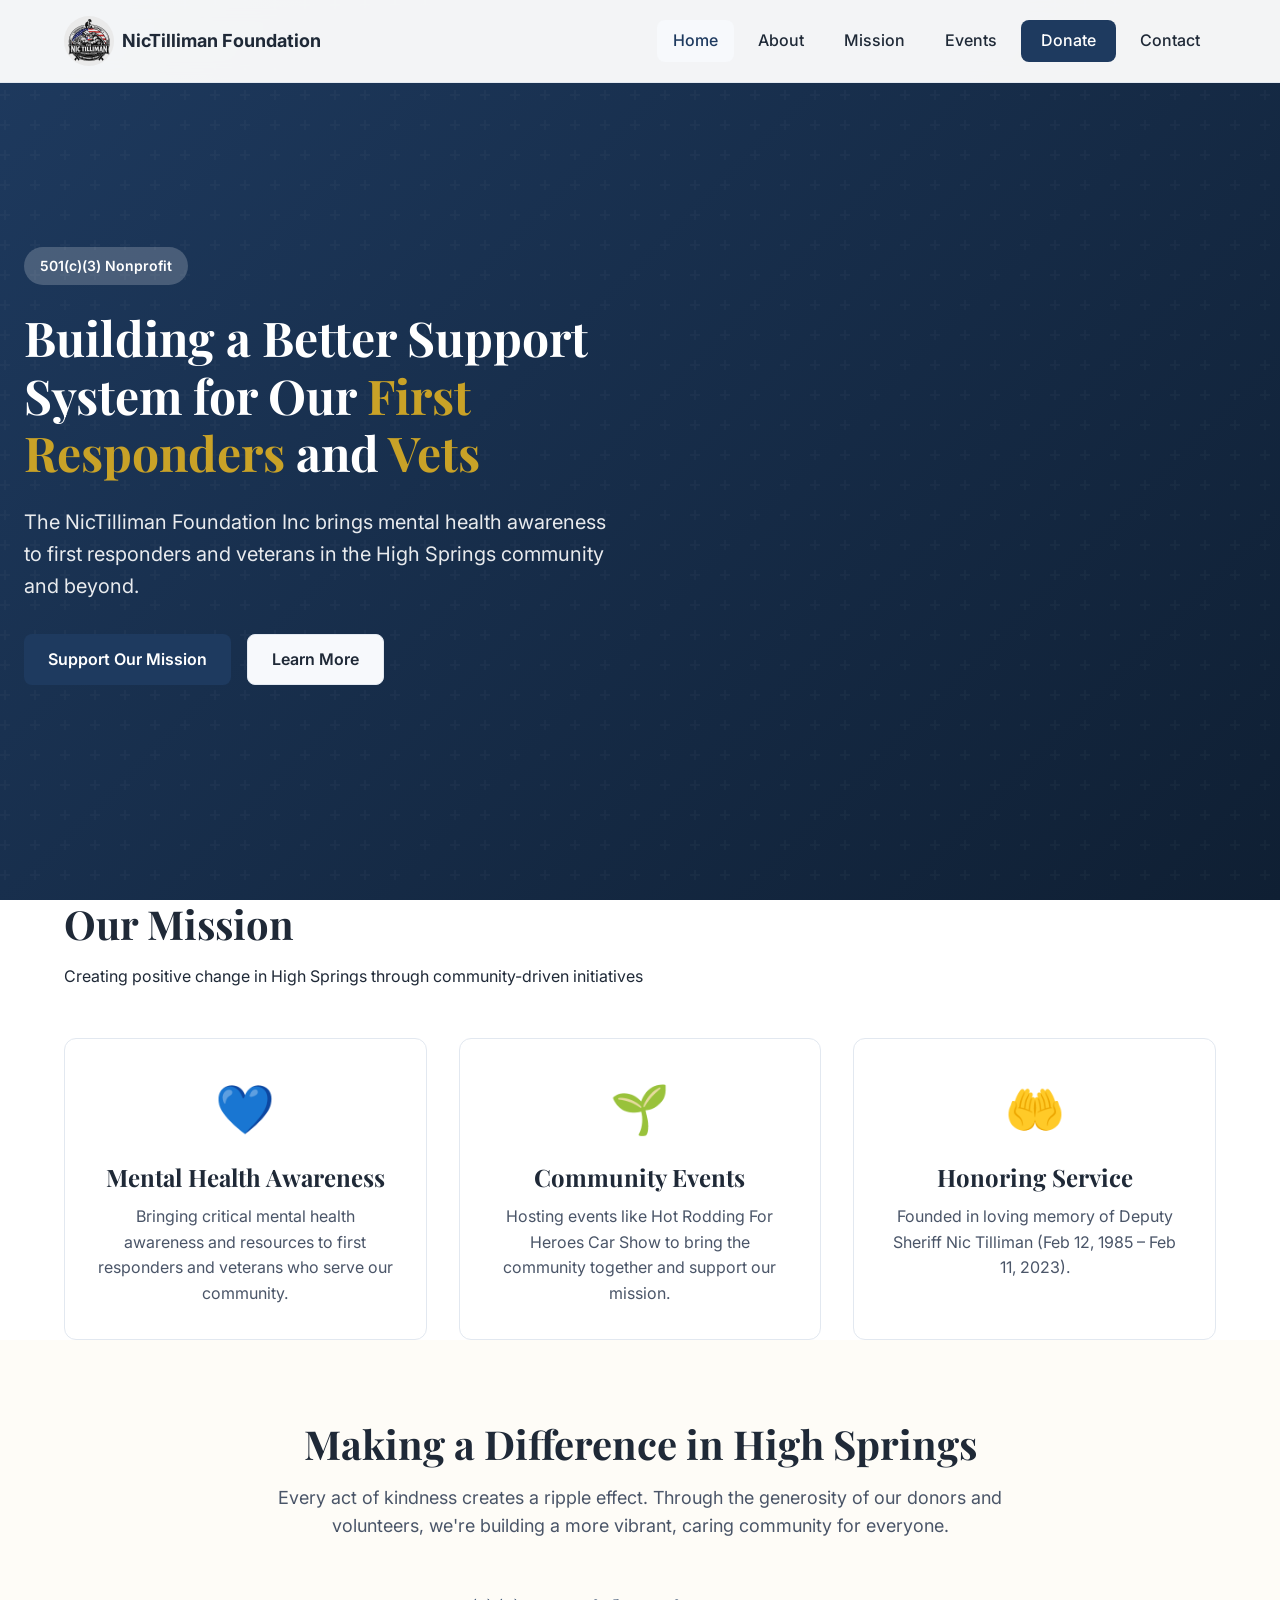
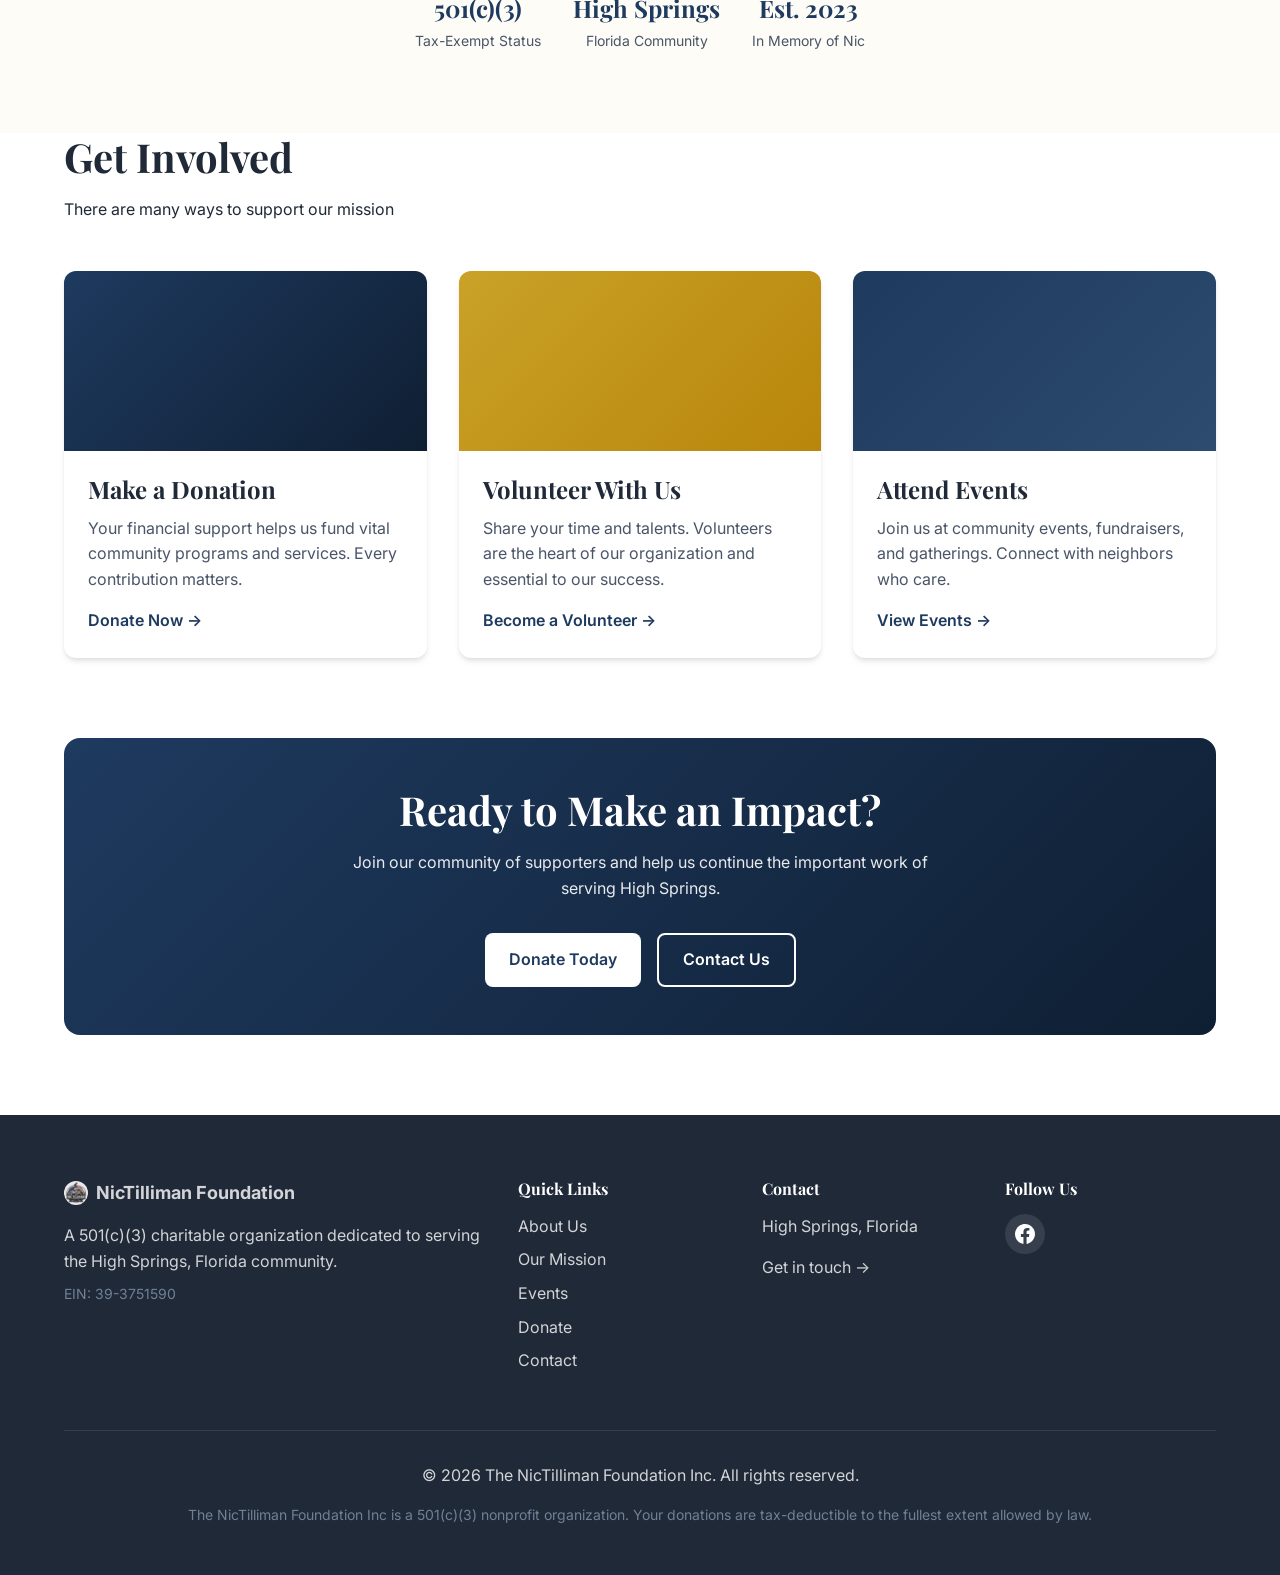
==== commit 39420f16: "Update hero headline" ====
--- a/index.html
+++ b/index.html
@@ -38,7 +38,7 @@
         <div class="hero-content">
             <div class="container">
                 <span class="badge">501(c)(3) Nonprofit</span>
-                <h1>Building a Stronger <span class="highlight">High Springs</span> Together</h1>
+                <h1>Building a Better Support System for Our <span class="highlight">First Responders</span> and <span class="highlight">Vets</span></h1>
                 <p class="hero-subtitle">The NicTilliman Foundation Inc brings mental health awareness to first responders and veterans in the High Springs community and beyond.</p>
                 <div class="hero-cta">
                     <a href="donate.html" class="btn btn-primary">Support Our Mission</a>
--- a/styles.css
+++ b/styles.css
@@ -83,7 +83,7 @@
 .navbar .container { display: flex; justify-content: space-between; align-items: center; }
 .logo { display: flex; align-items: center; gap: 0.5rem; font-weight: 700; font-size: 1.125rem; color: var(--color-text); }
 .logo-icon { font-size: 1.5rem; }
-.logo-img { height: 40px; width: 40px; border-radius: 50%; object-fit: cover; }
+.logo-img { height: 50px; width: 50px; border-radius: 50%; object-fit: cover; }
 .logo-text { display: none; }
 @media (min-width: 640px) { .logo-text { display: inline; } }
 
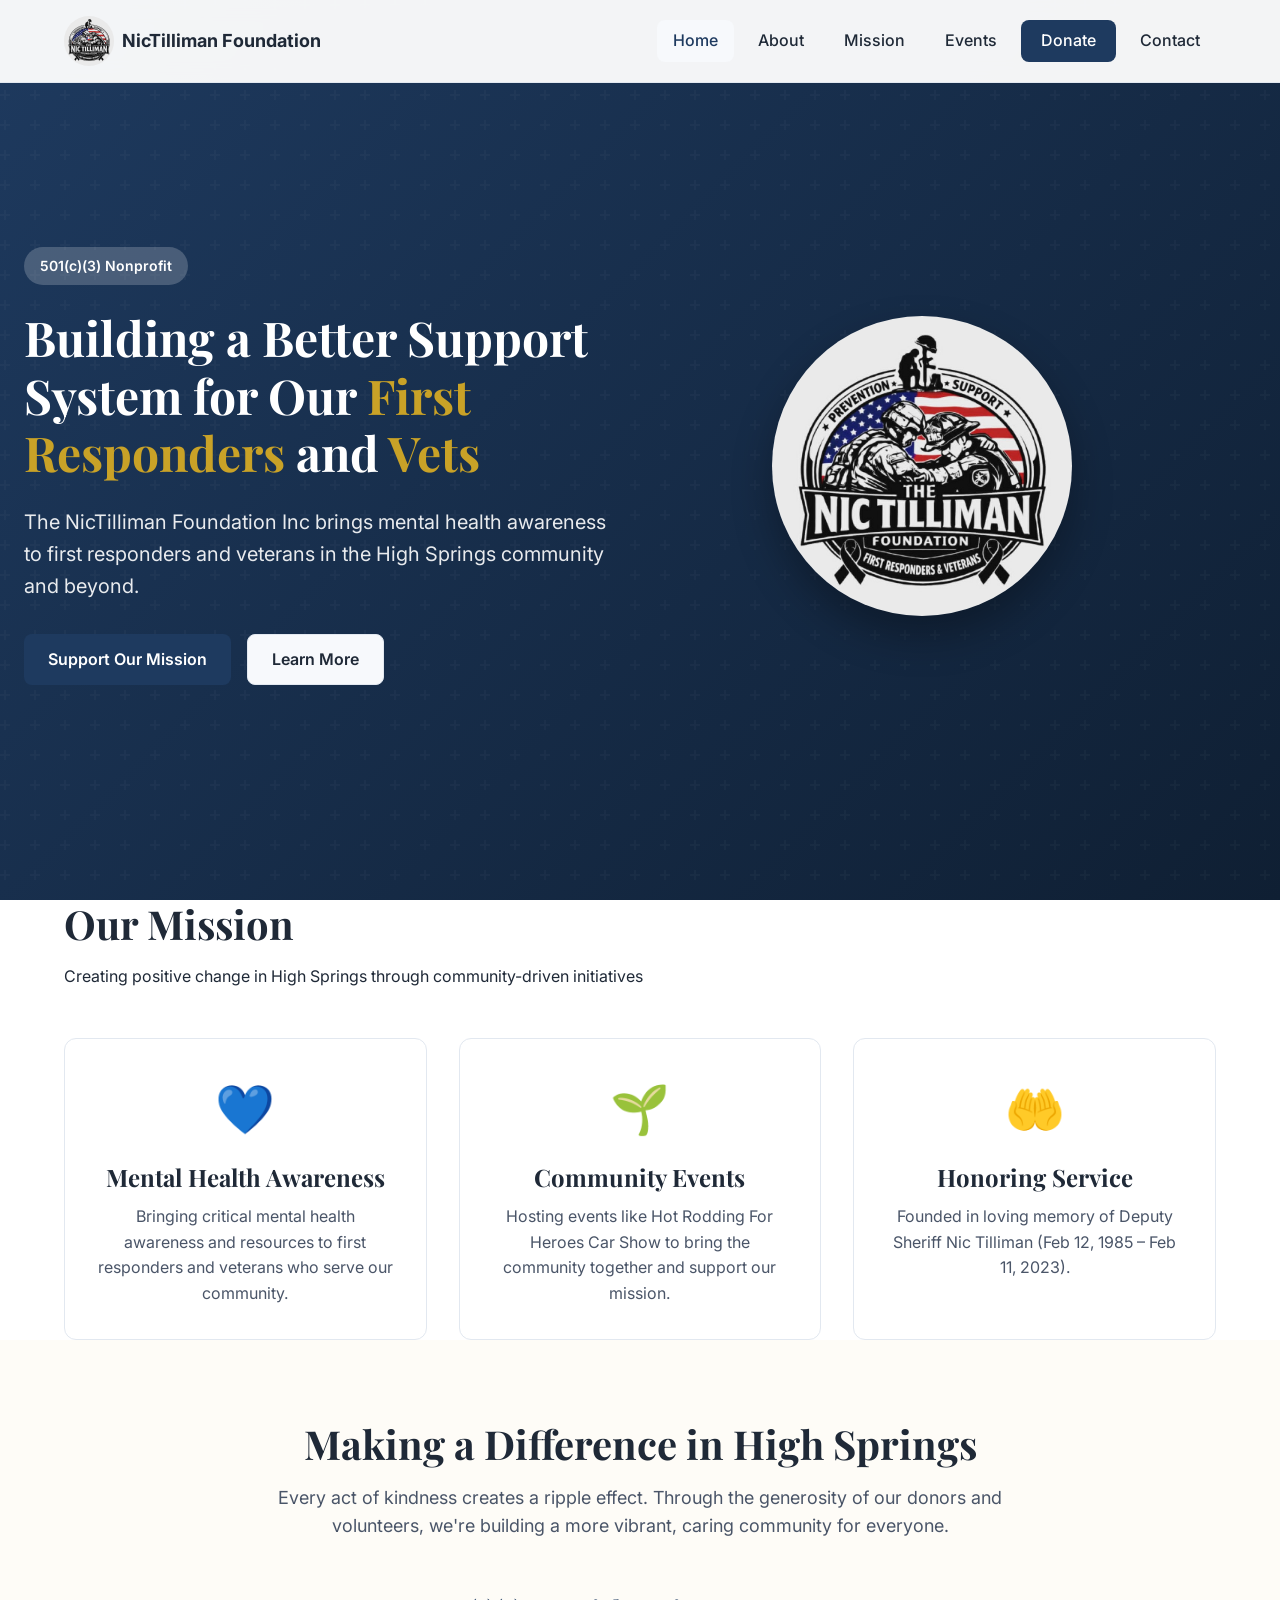
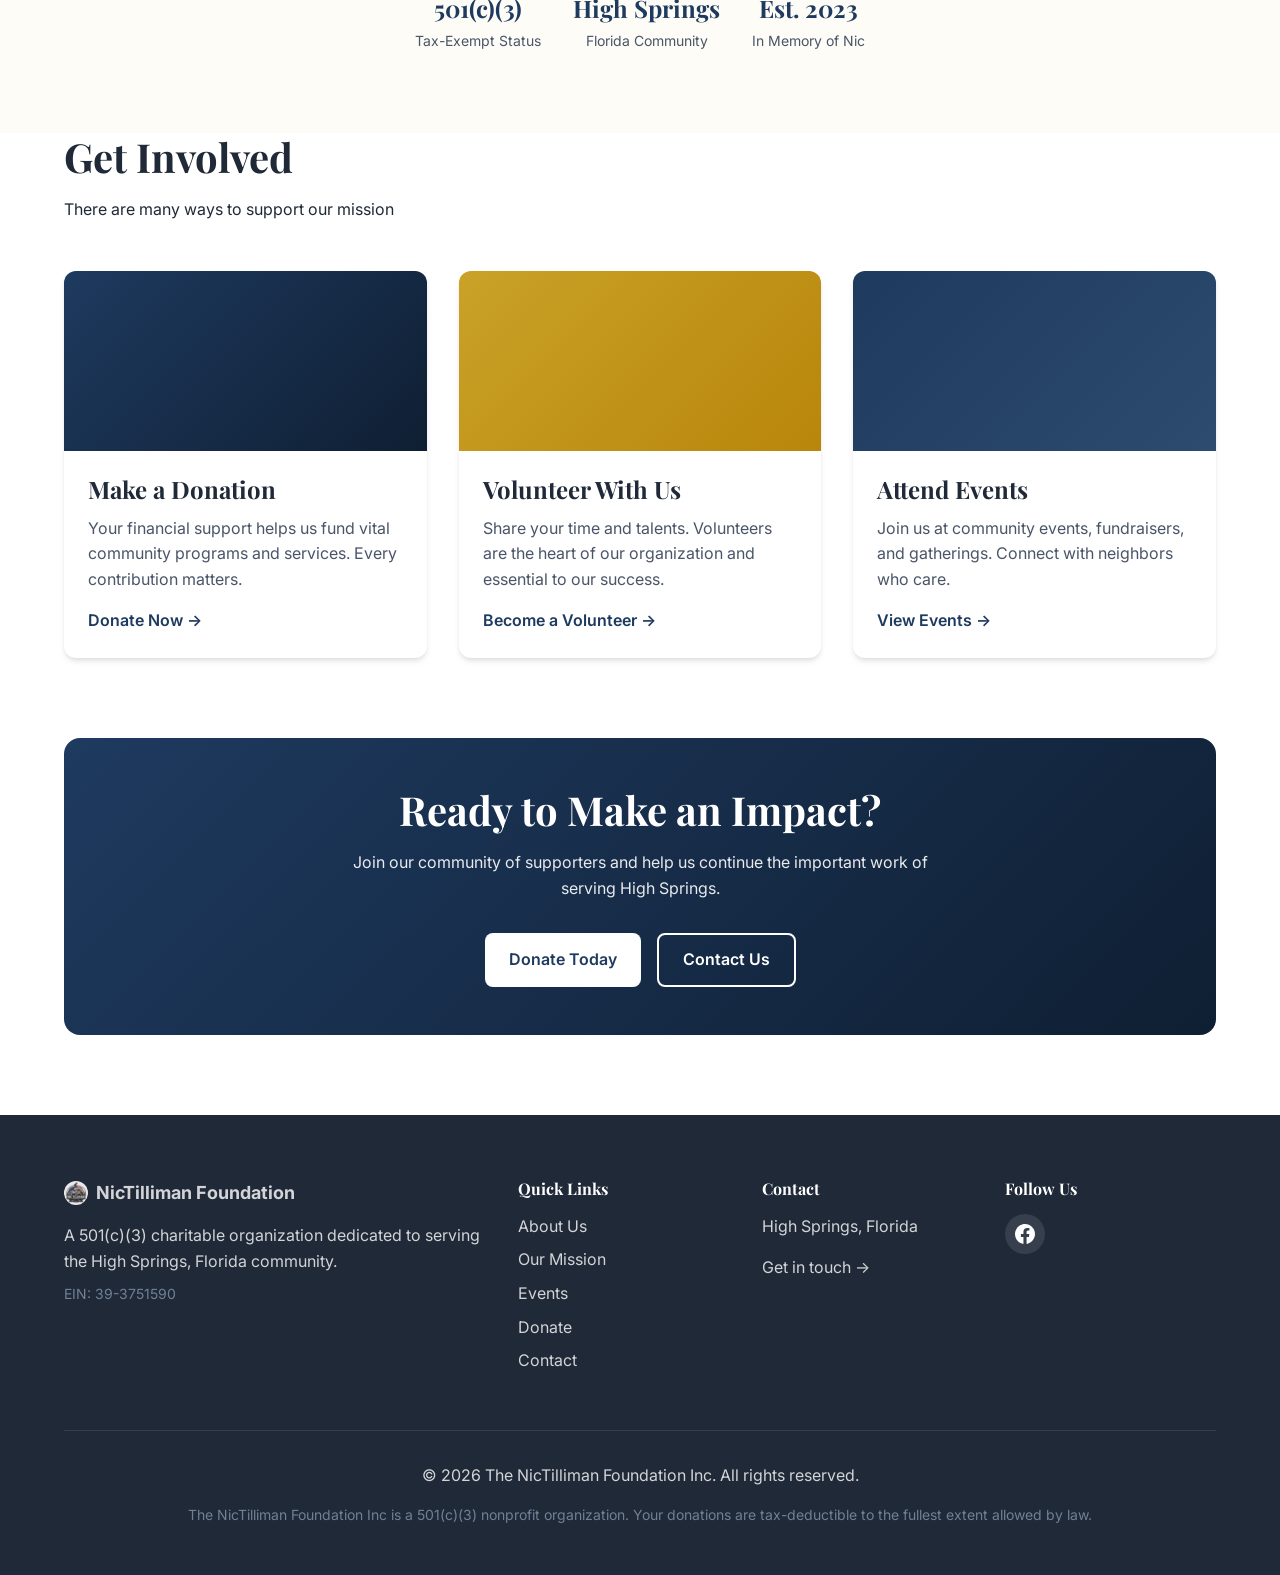
==== commit 028cda7c: "Add large logo to hero section" ====
--- a/index.html
+++ b/index.html
@@ -36,13 +36,18 @@
     <!-- Hero Section -->
     <section class="hero">
         <div class="hero-content">
-            <div class="container">
-                <span class="badge">501(c)(3) Nonprofit</span>
-                <h1>Building a Better Support System for Our <span class="highlight">First Responders</span> and <span class="highlight">Vets</span></h1>
-                <p class="hero-subtitle">The NicTilliman Foundation Inc brings mental health awareness to first responders and veterans in the High Springs community and beyond.</p>
-                <div class="hero-cta">
-                    <a href="donate.html" class="btn btn-primary">Support Our Mission</a>
-                    <a href="about.html" class="btn btn-secondary">Learn More</a>
+            <div class="container hero-container">
+                <div class="hero-text">
+                    <span class="badge">501(c)(3) Nonprofit</span>
+                    <h1>Building a Better Support System for Our <span class="highlight">First Responders</span> and <span class="highlight">Vets</span></h1>
+                    <p class="hero-subtitle">The NicTilliman Foundation Inc brings mental health awareness to first responders and veterans in the High Springs community and beyond.</p>
+                    <div class="hero-cta">
+                        <a href="donate.html" class="btn btn-primary">Support Our Mission</a>
+                        <a href="about.html" class="btn btn-secondary">Learn More</a>
+                    </div>
+                </div>
+                <div class="hero-logo-large">
+                    <img src="logo.jpg" alt="NicTilliman Foundation Logo">
                 </div>
             </div>
         </div>
--- a/styles.css
+++ b/styles.css
@@ -159,6 +159,11 @@
     overflow: hidden;
 }
 .hero-content { position: relative; z-index: 2; }
+.hero-container { display: flex; align-items: center; justify-content: space-between; gap: 3rem; }
+.hero-text { flex: 1; }
+.hero-logo-large { display: none; }
+.hero-logo-large img { width: 300px; height: 300px; border-radius: 50%; object-fit: cover; box-shadow: 0 20px 40px rgba(0,0,0,0.3); }
+@media (min-width: 992px) { .hero-logo-large { display: block; } }
 .hero .badge {
     display: inline-block;
     background: rgba(255, 255, 255, 0.2);
